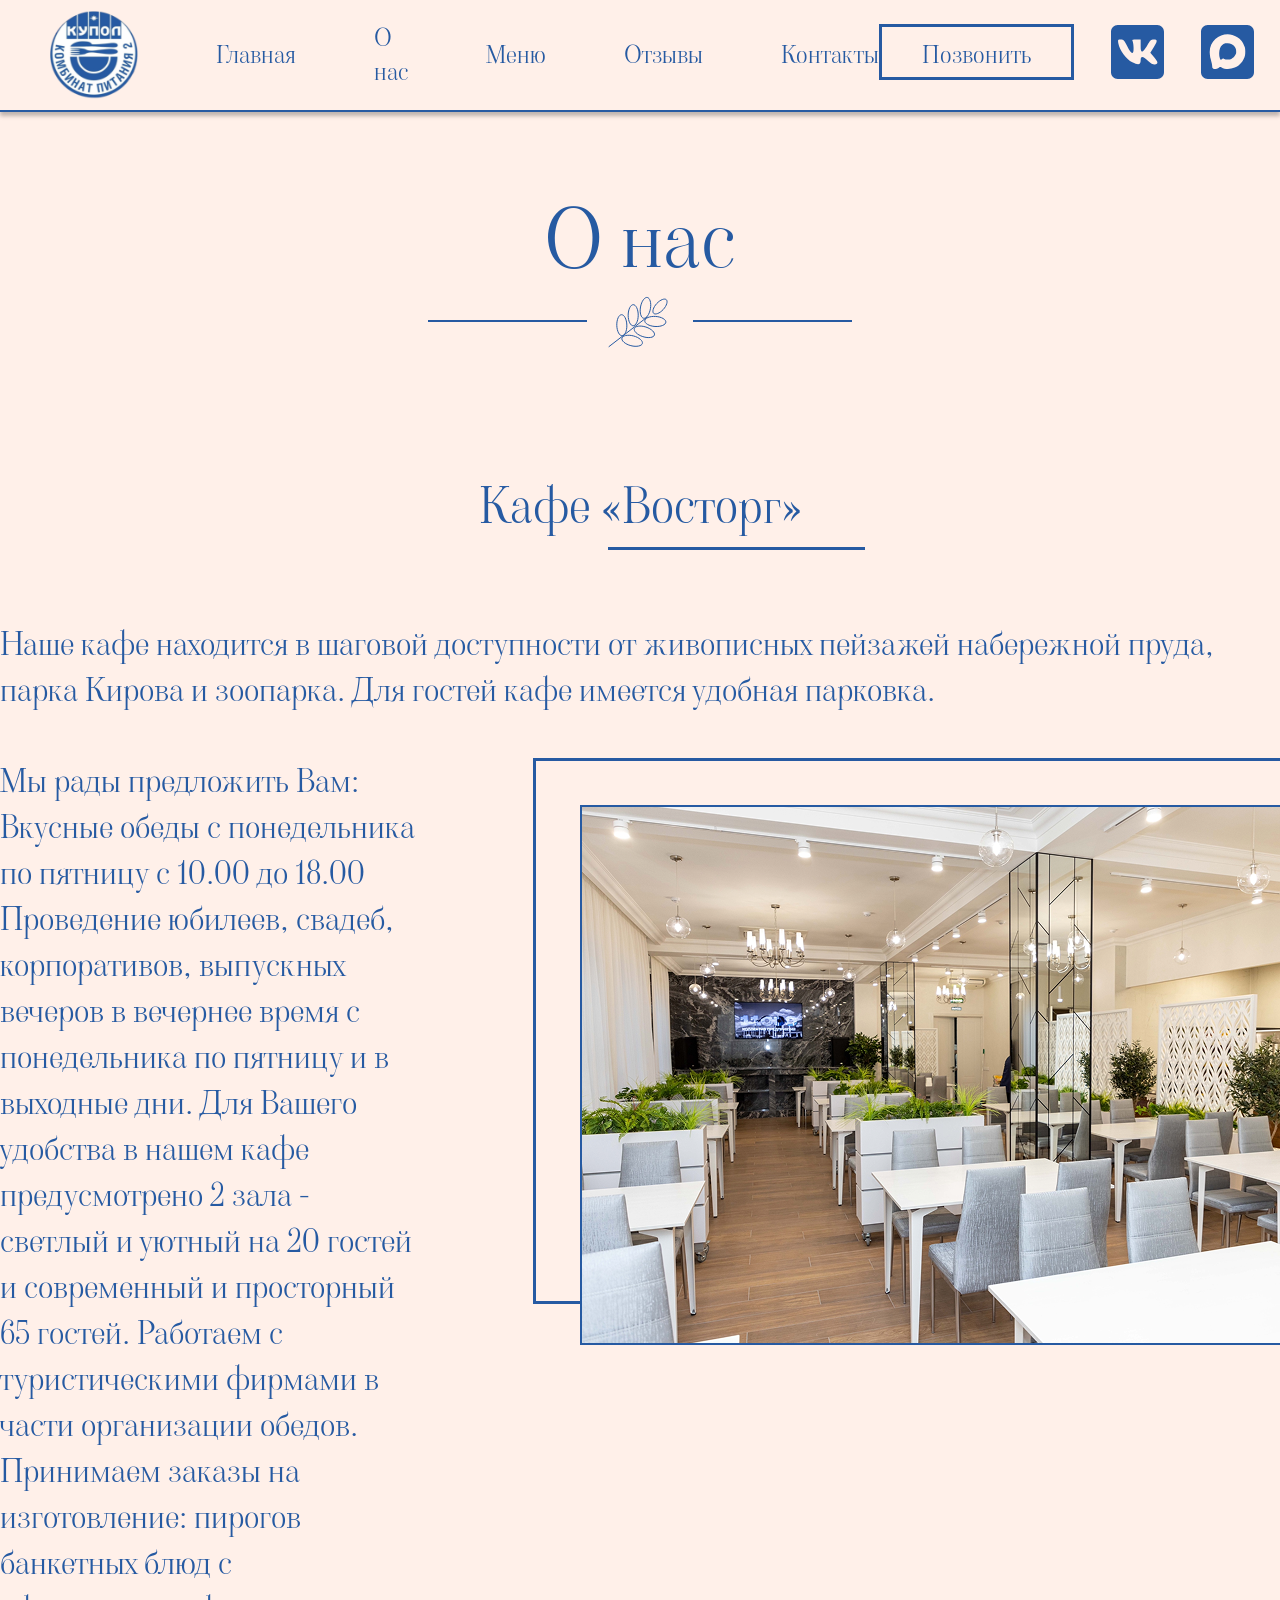
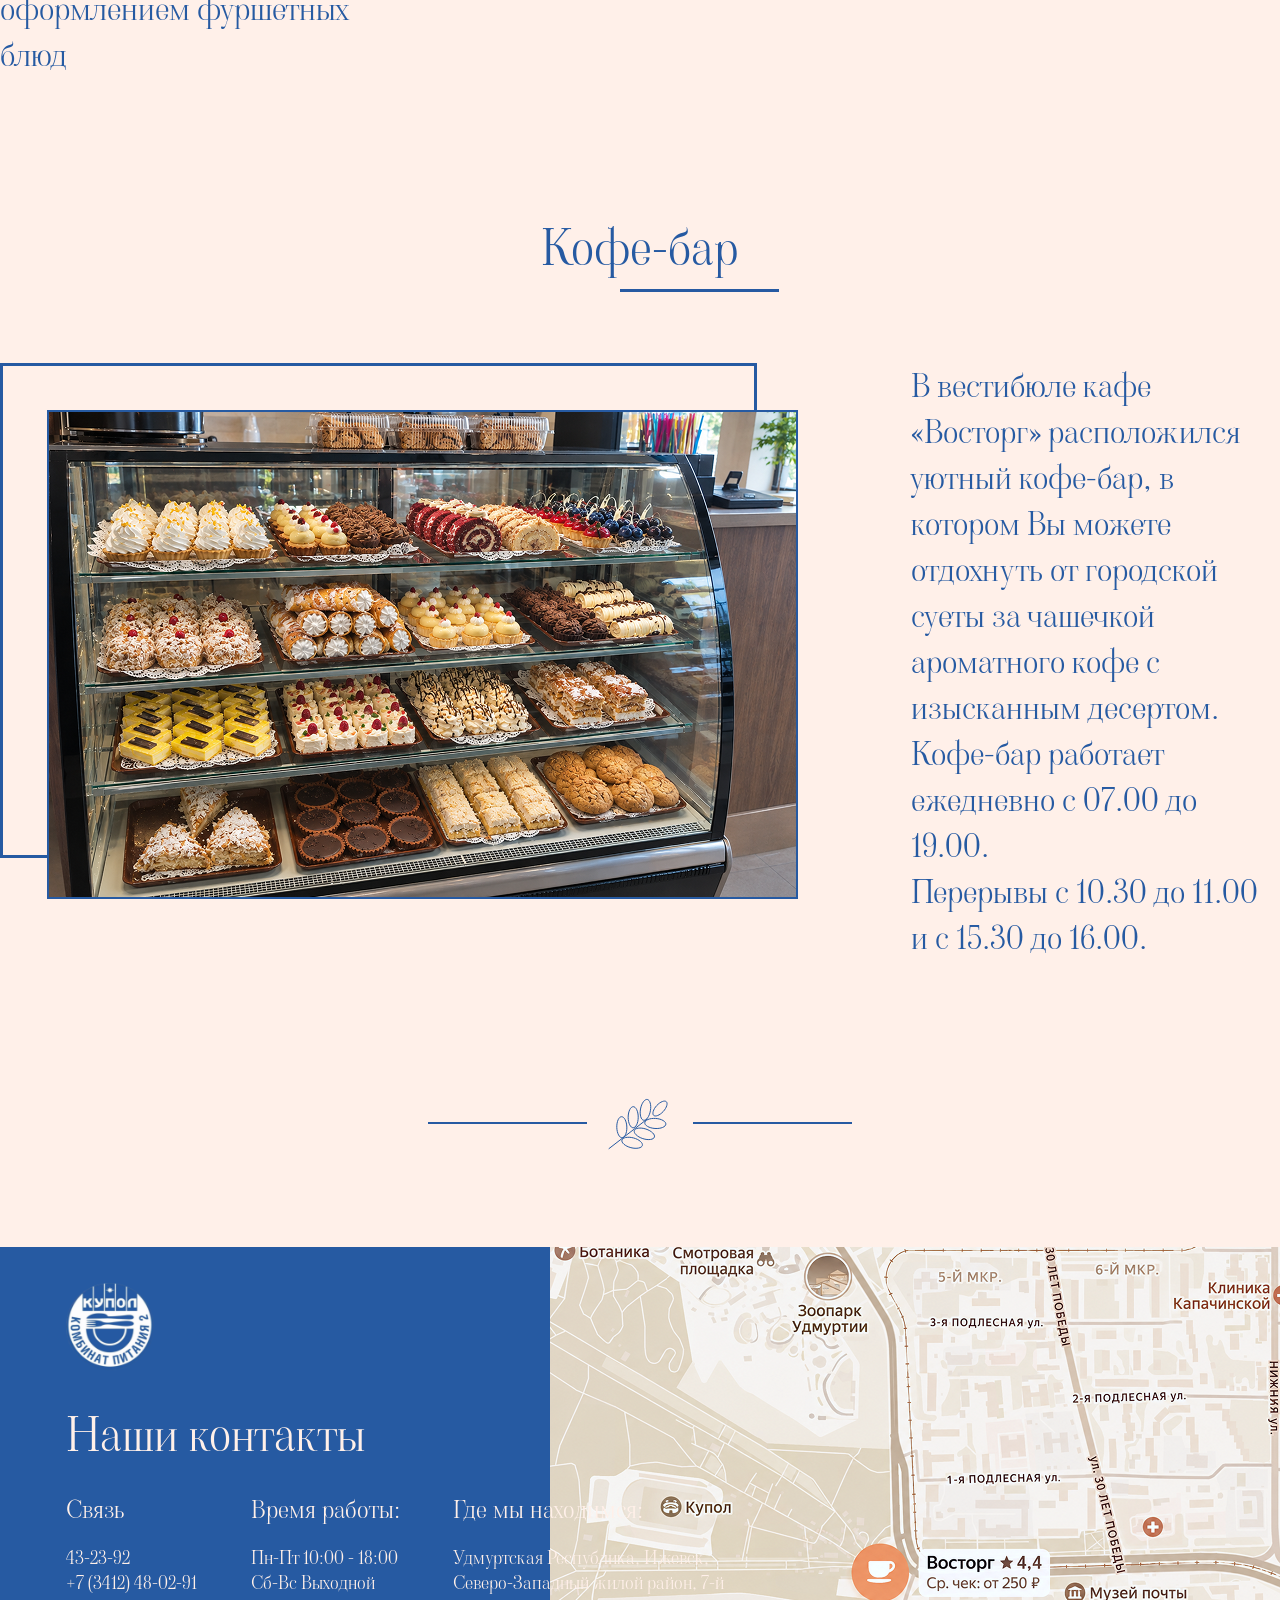
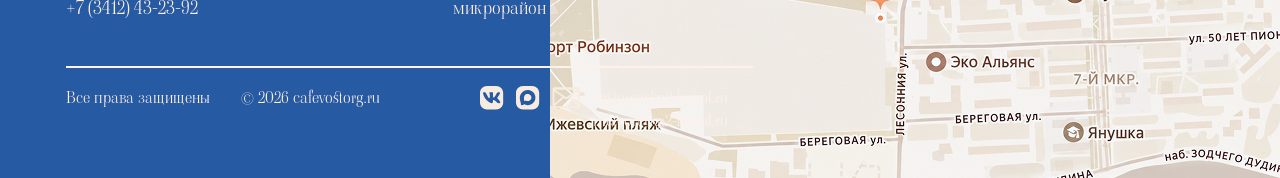
==== about-us.html @ cfa0ff8f "Add files via upload" ====
<!DOCTYPE html>
<html lang="en">
<head>
    <meta charset="UTF-8">
    <meta name="viewport" content="width=device-width, initial-scale=1.0">
    <title>О кафе</title>
    <link rel="stylesheet" href="css/style.css">
    <script src="https://code.jquery.com/jquery-3.7.1.min.js"></script>
</head>
<body>
    <div class="container-about-us">
        <header>
            <div class="nav">
                <img src="img/logoKP.svg" alt="Комбинат Питания - 2">
                <a href="index.html#site-main">Главная</a>
                <a href="index.html#about-us">О нас</a>
                <a href="index.html#menu">Меню</a>
                <a href="index.html#feedback">Отзывы</a>
                <a href="#footer">Контакты</a>
            </div>
            <div class="contacts">
                <button id="open-call-modal">Позвонить</button>
                <a href="https://vk.ru/club92098046"><img src="img/vk3.svg" alt="ВКонтакте"></a>
                <a href="#"><img src="img/max3.svg" alt="Макс"></a>
            </div>
        </header>
        <div class="menu-title-items">
            <p>О нас</p>
        </div>
        <img src="img/menu_line_blue.svg" alt="" class="menu-title-items-img">
        <div class="about-us-titles-wrapper">
            <p class="about-us-titles">Кафе «Восторг»</p>
        </div>
        <p class="about-us-text-center">Наше кафе находится в шаговой доступности от живописных пейзажей набережной пруда, парка Кирова и зоопарка. Для гостей кафе имеется удобная парковка.</p>
        <div class="about-us-info-vostorg">
            <div class="about-us-text-side">
                <p>Мы рады предложить Вам:<br>
                    Вкусные обеды с понедельника по пятницу с 10.00 до 18.00
                    Проведение юбилеев, свадеб, корпоративов, выпускных вечеров в вечернее время с понедельника по пятницу и в выходные дни.
                    Для Вашего удобства в нашем кафе предусмотрено 2 зала - светлый и уютный на 20 гостей и современный и просторный 65 гостей.
                    Работаем с туристическими фирмами в части организации обедов.
                    Принимаем заказы на изготовление:
                    пирогов
                    банкетных блюд с оформлением
                    фуршетных блюд
                </p>
            </div>
            <div class="about-us-image-vostorg">
                <div class="about-us-image-border-vostorg"></div>
                <div class="image-vostorg">
                    <img src="img/КафеВосторгФотоЗала 2.png" alt="КафеВосторгФотоЗала">
                </div>
            </div>
        </div>
        <div class="about-us-titles-wrapper">
            <p class="about-us-titles">Кофе-бар</p>
        </div>
        <div class="about-us-info-coffee-bar">
            <div class="about-us-image-vostorg">
                <div class="about-us-image-border-coffee-bar"></div>
                <div class="image-coffee-bar">
                    <img src="img/Кофе-бар.png" alt="КафеВосторгФотоЗала">
                </div>
            </div>
            <div class="about-us-text-side">
                <p>В вестибюле кафе «Восторг» расположился уютный кофе-бар, в котором Вы можете отдохнуть от городской суеты за чашечкой ароматного кофе с изысканным десертом.
                    <br>Кофе-бар работает ежедневно с 07.00 до 19.00.<br> Перерывы с 10.30 до 11.00 и с 15.30 до 16.00.
                </p>
            </div>
        </div>
        <div class="line-millet">
            <img src="img/millet.svg" alt="">
        </div>
        <footer id="footer">
            <div class="footer-content">
                <div class="footer-info">
                    <img src="img/logoKP.svg" alt="">
                    <p class="footer-info-title">Наши контакты</p>
                    <div class="footer-info-text">
                        <div class="footer-info-text-connection">
                            <p class="footer-info-text-connection-items">Связь</p>
                            <p>43-23-92 <br> +7 (3412) 48-02-91 <br> +7 (3412) 43-23-92</p>
                        </div>
                        <div class="time">
                            <p class="footer-info-text-connection-items">Время работы:</p>
                            <p>Пн-Пт 10:00 - 18:00 <br> Сб-Вс Выходной</p>
                        </div>
                        <div class="address">
                            <p class="footer-info-text-connection-items">Где мы находимся:</p>
                            <p>Удмуртская Республика, Ижевск, Северо-Западный жилой район, 7-й микрорайон</p>
                        </div>
                    </div>
                    <div class="footer-bottom">
                        <div class="footer-bottom-text">
                            <p>Все права защищены</p>
                            <p>© 2026 cafevostorg.ru</p>
                        </div>
                        <div class="footer-bottom-social-network">
                            <a href="https://vk.ru/club92098046"><img src="img/vkWihite.svg" alt="ВКонтакте"></a>
                            <a href="#"><img src="img/maxWhite.svg" alt="Макс"></a>
                            <img src="img/почта.svg" alt="почта" class="footer-post">
                            <div class="footer-post-address">
                                <a href="mailto:vostorg@kp2-kupol.ru">
                                    <p>vostorg@kp2-kupol.ru</p>
                                </a>
                                <a href="mailto:meteor@kp2-kupol.ru">
                                    <p>meteor@kp2-kupol.ru</p>
                                </a>
                            </div>
                        </div>
                    </div>
                </div>
            </div>
        </footer>
    </div>


<script>
    $(document).ready(function() {

        // для модального окна
        $('#open-call-modal').click(function() {
            $('#call-modal').css('display', 'flex');
        });

        $('.modal-close').click(function() {
            $('#call-modal').hide();
        });

        $('#call-modal').click(function(e) {
            if (e.target === this) $(this).hide();
        });
    });
</script>

<div class="modal-overlay" id="call-modal">
    <div class="modal-window">
        <span class="modal-close">&times;</span>
        <a href="tel:+73412480291">+7 (3412) 48-02-91</a>
        <a href="tel:+73412432392">+7 (3412) 43-23-92</a>
    </div>
</div>
</body>
</html>
---- css/style.css ----
* {
  margin: 0;
  padding: 0;
}

@font-face {
  font-family: Viaoda;
  src: url(../fonts/ViaodaLibre-Regular.ttf);
}
a {
  text-decoration: none;
  color: #FFF0E9;
}

.container {
  background-color: #FFF0E9;
}

header {
  display: flex;
  background-color: #FFF0E9;
  height: 110px;
  justify-content: space-between;
  padding: 0 50px 0 50px;
  align-items: center;
  border-bottom: 2px solid #265AA2;
  box-shadow: 0px 4px 4px rgba(0, 0, 0, 0.25);
}

.nav {
  display: flex;
  gap: 78px;
  align-items: center;
}

.nav a {
  font-family: Viaoda;
  color: #265AA2;
  font-size: 24px;
}

.nav a:hover {
  border-bottom: #2157A3 2px solid;
}

.contacts {
  display: flex;
  gap: 37px;
}

.contacts button {
  height: 56px;
  background-color: #FFF0E9;
  border: #265AA2 3px solid;
  color: #265AA2;
  padding: 11px 40px;
  font-family: Viaoda;
  font-size: 24px;
  cursor: pointer;
}

.contacts img {
  height: 56px;
  width: 53px;
}

.site-main {
  height: 1166px;
  background: linear-gradient(198.47deg, #2157A3 19.22%, #426DAA 39.71%, #6A8AB6 70.55%, #F7ECDF 92.68%);
  display: flex;
  justify-content: space-between;
  gap: 129px;
}

.main-foto img {
  height: 100%;
  width: auto;
}

.site-main-text {
  align-content: center;
  font-family: Viaoda;
  min-width: 487px;
  margin-left: 110px;
  text-align: center;
}

.footnote {
  display: flex;
  gap: 21px;
  margin-bottom: 27px;
}

.footnote img {
  height: 99px;
  max-width: 55px;
}

.footnote p {
  color: #FFF0E9;
  font-size: 15px;
  margin-top: 18px;
  text-align: start;
}

.site-main-text img {
  width: 70%;
}

.site-main-text-p {
  text-align: start;
  color: #FFF0E9;
  margin-top: 90px;
  font-size: 22px;
}

.site-main-text-actions {
  display: flex;
  gap: 42px;
  margin-top: 32px;
}

#site-main-text-actions-reserve, .menu button, .about-us button, #site-main-text-actions-call {
  font-family: Viaoda;
  font-size: 24px;
  color: #265AA2;
  background-color: #FFF0E9;
  cursor: pointer;
  padding: 15px 20px;
  border: none;
}

#site-main-text-actions-call {
  background: transparent;
  border: #fff 3px solid;
  padding: 15px 25px;
}

.about-us {
  padding: 220px 0;
  text-align: center;
  background: #FFF0E9;
}

.about-title p {
  font-family: Viaoda;
  font-size: 5em;
  color: #265AA2;
  text-align: center;
  display: inline-block;
  position: relative;
  padding-bottom: 10px;
}

.about-title p::after {
  content: "";
  position: absolute;
  bottom: 0;
  left: 40%;
  width: 100%;
  height: 3px;
  background-color: #2a5a9e;
}

.about-us-items {
  display: flex;
  justify-content: center;
  gap: 83px;
  margin-top: 182px;
}

.about-us-items p {
  max-width: 650px;
  font-family: Viaoda;
  font-size: 24px;
  color: #265AA2;
  align-content: center;
  text-align: start;
}

.image-border {
  width: 677px;
  height: 356px;
  position: absolute;
  z-index: 0;
  border: #265AA2 2px solid;
}

.about-us-items img {
  height: 356px;
  width: 677px;
  position: relative;
  top: 42px;
  left: 55px;
  z-index: 1;
}

.about-us button {
  background-color: #265AA2;
  color: #FFF0E9;
  text-align: center;
  margin-top: 124px;
  padding: 20px 121px;
}

.menu {
  background-color: #265AA2;
  padding: 56px 0;
  text-align: center;
}

.menu-title, .menu-title-items {
  font-family: Viaoda;
  font-size: 5em;
  color: #265AA2;
  text-align: center;
  color: #FFF0E9;
}

.menu-nav {
  display: flex;
  justify-content: center;
  gap: 135px;
  margin: 54px auto 132px auto;
  font-family: Viaoda;
  font-size: 40px;
  color: #FFF0E9;
  cursor: pointer;
}

.menu-nav-p, .menu-nav-items {
  display: inline-block;
  position: relative;
  padding-bottom: 10px;
}

.menu-nav-p::after, .menu-nav-items::after {
  content: "";
  position: absolute;
  bottom: 0;
  left: 40%;
  width: 0;
  height: 3px;
  background-color: #FFF0E9;
  transition: width 0.4s ease;
}

.menu-nav-p:hover::after, .menu-nav-items:hover::after {
  width: 70%;
}

.menu-images, .menu-content {
  display: flex;
  justify-content: center;
  margin-top: 50px;
  min-height: 400px;
}

.menu-image {
  display: none;
  animation: fadeIn 0.5s ease-in-out;
}

.menu-image.active {
  display: flex;
  justify-content: center;
  gap: 53px;
}

.menu-image-case {
  width: 330px;
  max-height: 300px;
}

.menu-image-case p {
  font-family: Viaoda;
  font-size: 24px;
  color: #FFF0E9;
  text-align: left;
}

.menu-image img {
  max-width: 900px;
  width: 100%;
  height: auto;
  border-radius: 48px;
  box-shadow: 0 10px 30px rgba(0, 0, 0, 0.2);
  margin-bottom: 33px;
}

.menu-nav-p.active::after, .active.menu-nav-items::after {
  width: 70%;
}

.pattern {
  text-align: center;
  padding-top: 59px;
  background: #FFF0E9;
}

.hall {
  padding: 100px 100px 282px 100px;
  text-align: center;
  background: #FFF0E9;
}

.hall-title, .feedback-title {
  font-family: Viaoda;
  font-size: 5em;
  color: #265AA2;
  text-align: center;
  display: inline-block;
  position: relative;
  padding-bottom: 10px;
  margin-bottom: 139px;
}

.hall-title::after, .feedback-title::after {
  content: "";
  position: absolute;
  bottom: 0;
  left: 40%;
  width: 80%;
  height: 3px;
  background-color: #265AA2;
}

.first-hall, .second-hall {
  display: flex;
  justify-content: center;
  gap: 92px;
}

.second-hall {
  margin-top: 83px;
}

.first-hall, .second-hall {
  align-items: center;
  text-align: left;
  color: #265AA2;
}

.first-hall p, .second-hall p {
  font-family: Viaoda;
}

.hall-text-num {
  font-size: 64px;
}

.hall-text-title {
  font-size: 40px;
  padding: 10px 0 40px 0;
}

.hall-text-description {
  font-size: 32px;
}

.feedback {
  background: #FFF0E9;
  text-align: center;
}

.reviews-block-base {
  padding: 0px 100px 105px 100px;
  display: flex;
  justify-content: center;
  gap: 100px;
  font-family: Viaoda;
  color: #265AA2;
  text-align: left;
}

.reviews {
  position: relative;
}

.reviews:not(:last-child)::after {
  content: "";
  position: absolute;
  right: -50px;
  top: 10%;
  height: 312px;
  width: 2px;
  background-color: #265AA2;
}

.subtitle {
  font-size: 20px;
}

.reviews-text {
  padding-top: 47px;
  padding-bottom: 75px;
  font-size: 24px;
}

.line-millet {
  text-align: center;
  background: #FFF0E9;
  padding-bottom: 90px;
}

footer {
  background-color: #265AA2;
}

.footer-content {
  display: flex;
  justify-content: flex-start;
  background-image: url("../img/map.png");
  padding-left: 30px;
  align-items: center;
  background-position: right center;
  background-repeat: no-repeat;
}

.footer-info img {
  padding-bottom: 26px;
}

.footer-info {
  font-family: Viaoda;
  color: #FFF0E9;
  padding: 36px;
}

.footer-info-text {
  display: flex;
  justify-content: center;
  gap: 53px;
  border-bottom: 2px #FFF0E9 solid;
  font-size: 18px;
  padding-bottom: 46px;
}

.footer-info-text-connection-items {
  font-size: 24px;
  padding: 25px 0 18px 0;
}

.footer-info-title {
  font-size: 46px;
}

.address {
  max-width: 300px;
}

.footer-bottom {
  display: flex;
  gap: 100px;
  padding-top: 18px;
}

.footer-bottom-text {
  display: flex;
  gap: 31px;
}

.footer-bottom-social-network {
  display: flex;
  gap: 12px;
}

.footer-post {
  width: 29px;
  height: 24px;
}

.container-menu {
  background-color: #FFF0E9;
  color: #265AA2;
}

.all-menu {
  text-align: center;
}

.menu-title-items {
  color: #265AA2;
  padding-top: 71px;
}

.menu-nav-items {
  color: #265AA2;
}

.menu-nav-items::after {
  content: "";
  position: absolute;
  bottom: 0;
  left: 40%;
  width: 0;
  height: 3px;
  background-color: #265AA2;
  transition: width 0.4s ease;
}

.menu-nav-items:hover::after {
  width: 70%;
}

.menu-title-items-img {
  align-items: center;
  text-align: center;
  margin: 0 auto;
}

.menu-content {
  color: #265AA2;
}

.menu-content-info {
  display: none;
  animation: fadeIn 0.5s ease-in-out;
}

.menu-content-info.active {
  display: flex;
  justify-content: center;
  gap: 100px;
  color: #265AA2;
}

.menu-text-block h3 {
  margin-top: 0;
}

.menu-text-block {
  text-align: left;
}
.menu-text-block h3 {
  color: #265AA2;
  font-family: Viaoda;
  margin-top: 42px;
  font-size: 32px;
}
.menu-text-block h3:first-child {
  margin-top: 0;
}
.menu-text-block p {
  color: #265AA2;
  font-family: Viaoda;
  font-size: 20px;
}

.menu-subitem {
  padding-left: 40px;
}

.menu-image-block img {
  max-width: 674px;
  border-radius: 22px;
  margin-top: 68px;
  margin-bottom: 68px;
}

.menu-image-block-right img {
  max-width: 674px;
  border-radius: 22px;
  margin-top: 6px;
  margin-bottom: 68px;
}

.container-about-us {
  background: #FFF0E9;
  color: #265AA2;
  font-family: Viaoda;
}

.menu-title-items-img {
  display: block;
  margin: 0 auto 124px auto;
}

.about-us-titles-wrapper {
  text-align: center;
}

.about-us-titles {
  font-size: 48px;
  position: relative;
  display: inline-block;
  padding-bottom: 10px;
  margin: 0 auto 71px auto;
  text-align: center;
}

.about-us-titles::after {
  content: "";
  position: absolute;
  bottom: 0;
  left: 40%;
  width: 80%;
  height: 3px;
  background-color: #265AA2;
}

.about-us-text-center {
  max-width: 1580px;
  font-size: 32px;
  text-align: start;
  margin: 0 auto 45px auto;
}

.about-us-text-side {
  max-width: 713px;
  font-size: 32px;
}

.about-us-info-vostorg, .about-us-info-coffee-bar {
  display: flex;
  gap: 114px;
  justify-content: center;
  margin-bottom: 137px;
}

.about-us-image-border-vostorg, .about-us-image-border-coffee-bar {
  width: 747px;
  height: 540px;
  z-index: 0;
  border: #265AA2 3px solid;
  position: absolute;
}

.image-vostorg, .image-coffee-bar {
  position: relative;
  z-index: 1;
  top: 47px;
  left: 47px;
}

.image-coffee-bar {
  right: 47px;
}

.about-us-image-border-coffee-bar {
  width: 751px;
  height: 489px;
}

.about-us-info-coffee-bar {
  gap: 160px;
}

.nav-dropdown {
  position: relative;
  display: flex;
  align-items: center;
}

.dropdown-menu {
  display: none;
  position: absolute;
  top: 100%;
  left: 50%;
  transform: translateX(-50%);
  background-color: #265AA2;
  min-width: 200px;
  border-radius: 8px;
  padding: 10px 0;
  z-index: 1000;
}

.nav-dropdown:hover .dropdown-menu {
  display: block;
}

.dropdown-menu a {
  display: block;
  font-family: Viaoda;
  color: #FFF0E9;
  font-size: 20px;
  text-decoration: none;
  padding: 12px 25px;
  text-align: left;
  transition: background-color 0.3s ease;
}
.dropdown-menu a:hover {
  background-color: rgba(255, 255, 255, 0.1);
  border-bottom: none;
}

.modal-overlay {
  display: none;
  position: fixed;
  top: 0;
  left: 0;
  width: 100%;
  height: 100%;
  background: rgba(0, 0, 0, 0.5);
  justify-content: center;
  align-items: center;
  z-index: 9999;
}

.modal-window {
  background: #FFF0E9;
  padding: 40px 50px;
  border-radius: 16px;
  text-align: center;
  position: relative;
}

.modal-close {
  position: absolute;
  top: 10px;
  right: 15px;
  font-size: 30px;
  color: #265AA2;
  cursor: pointer;
}

.modal-window a {
  display: block;
  font-family: Viaoda;
  font-size: 28px;
  color: #265AA2;
  margin: 15px 0;
}/*# sourceMappingURL=style.css.map */
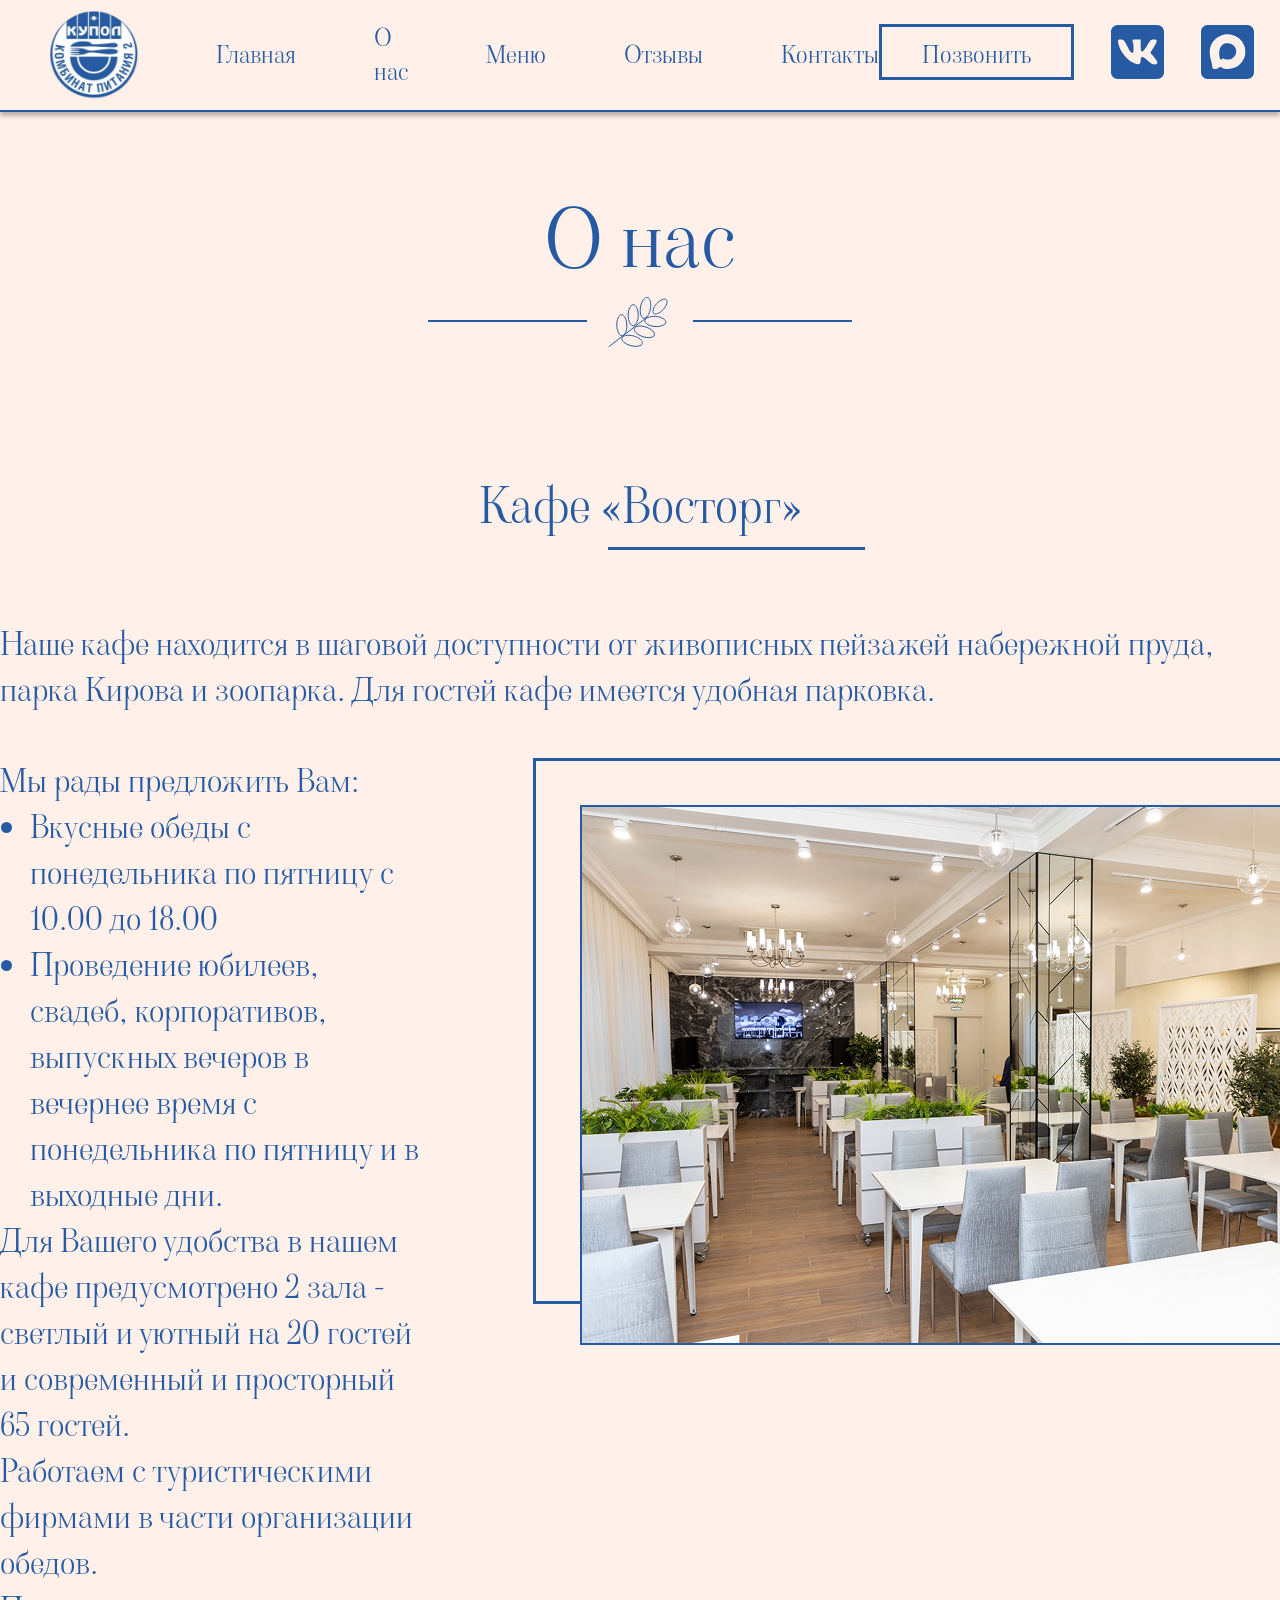
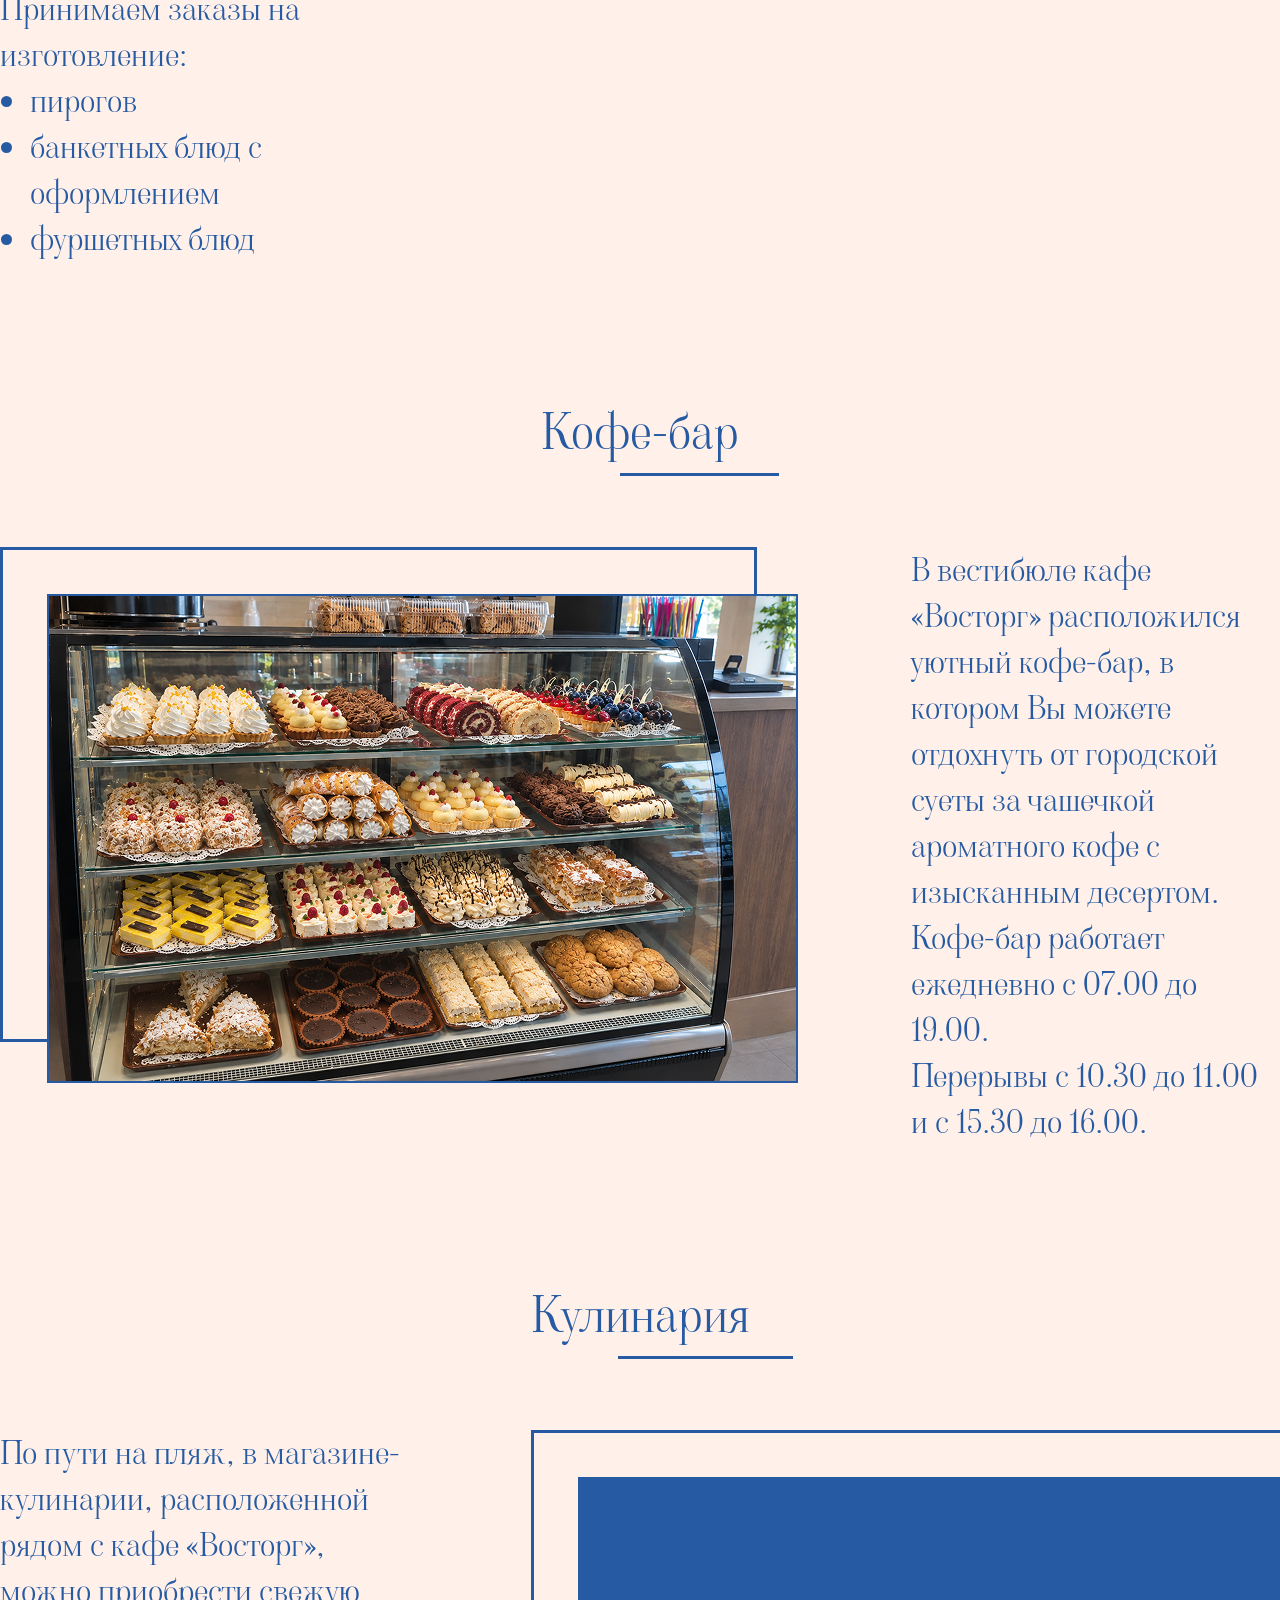
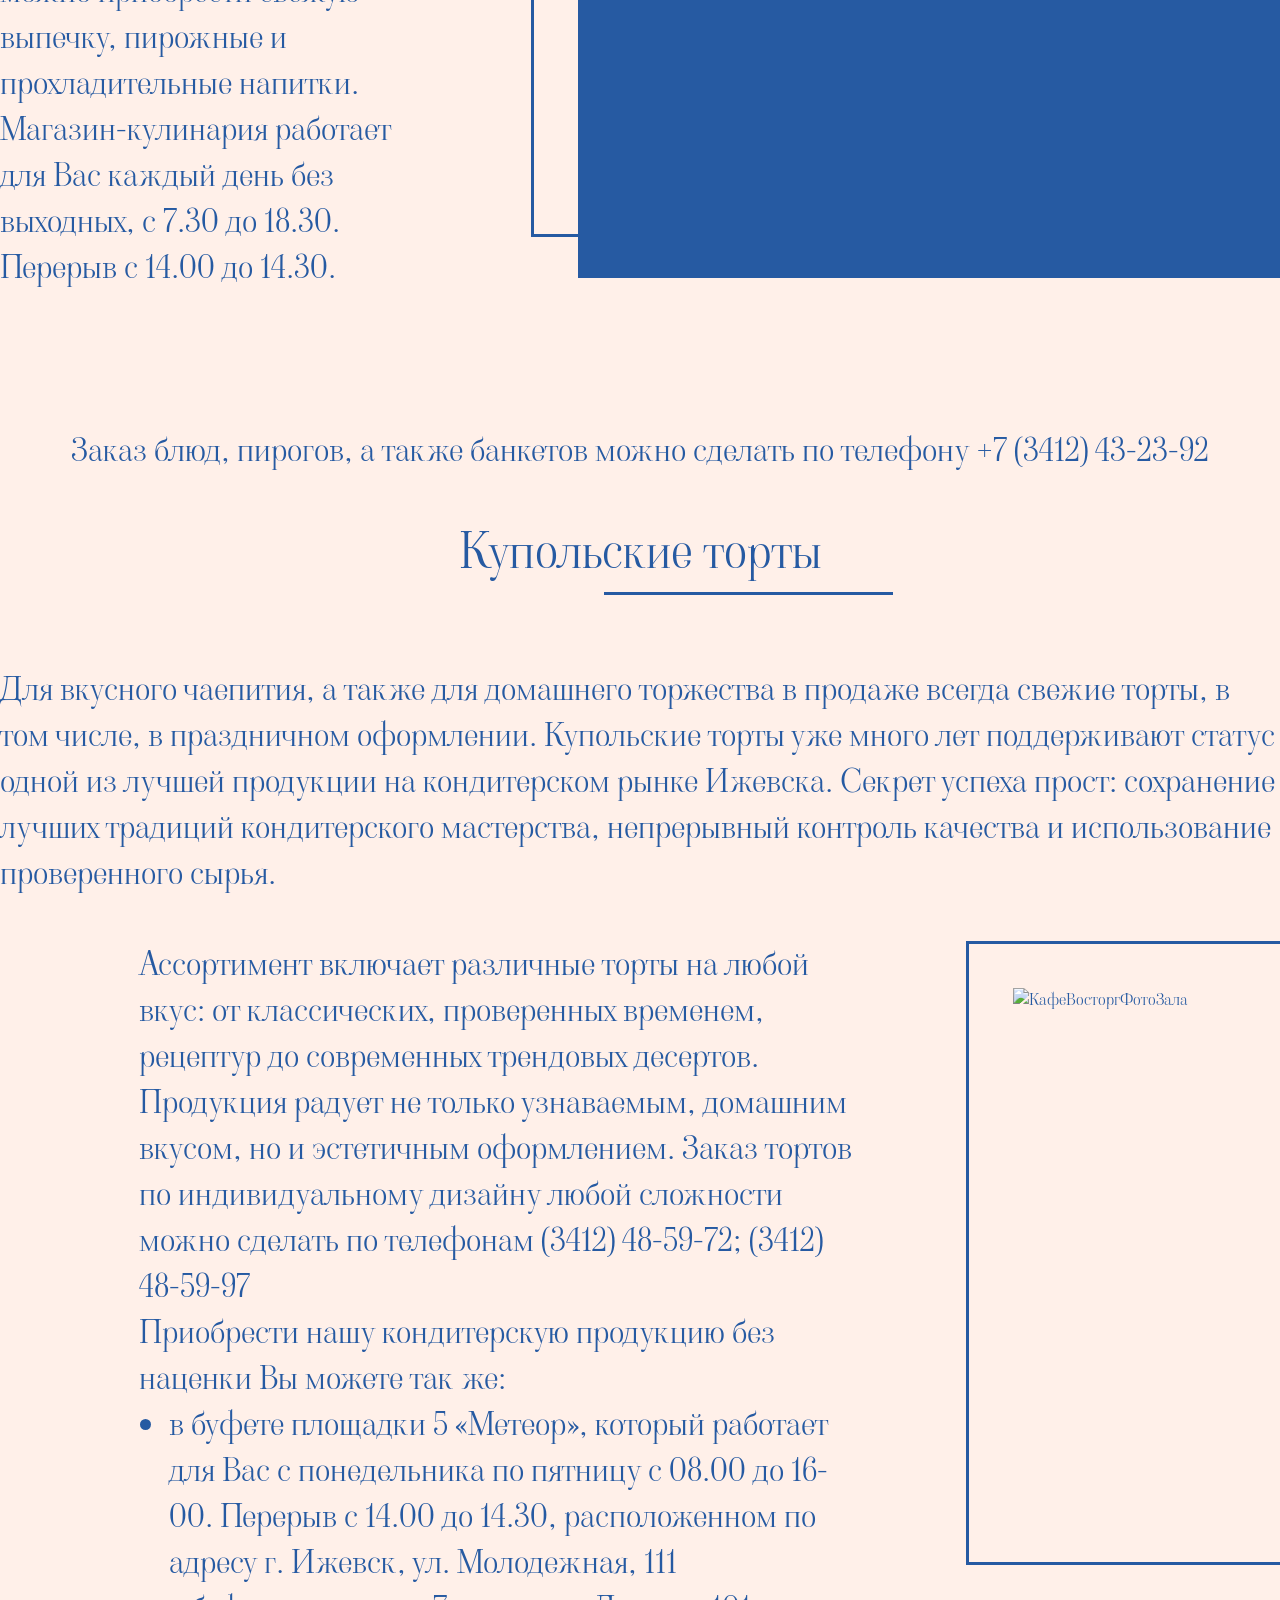
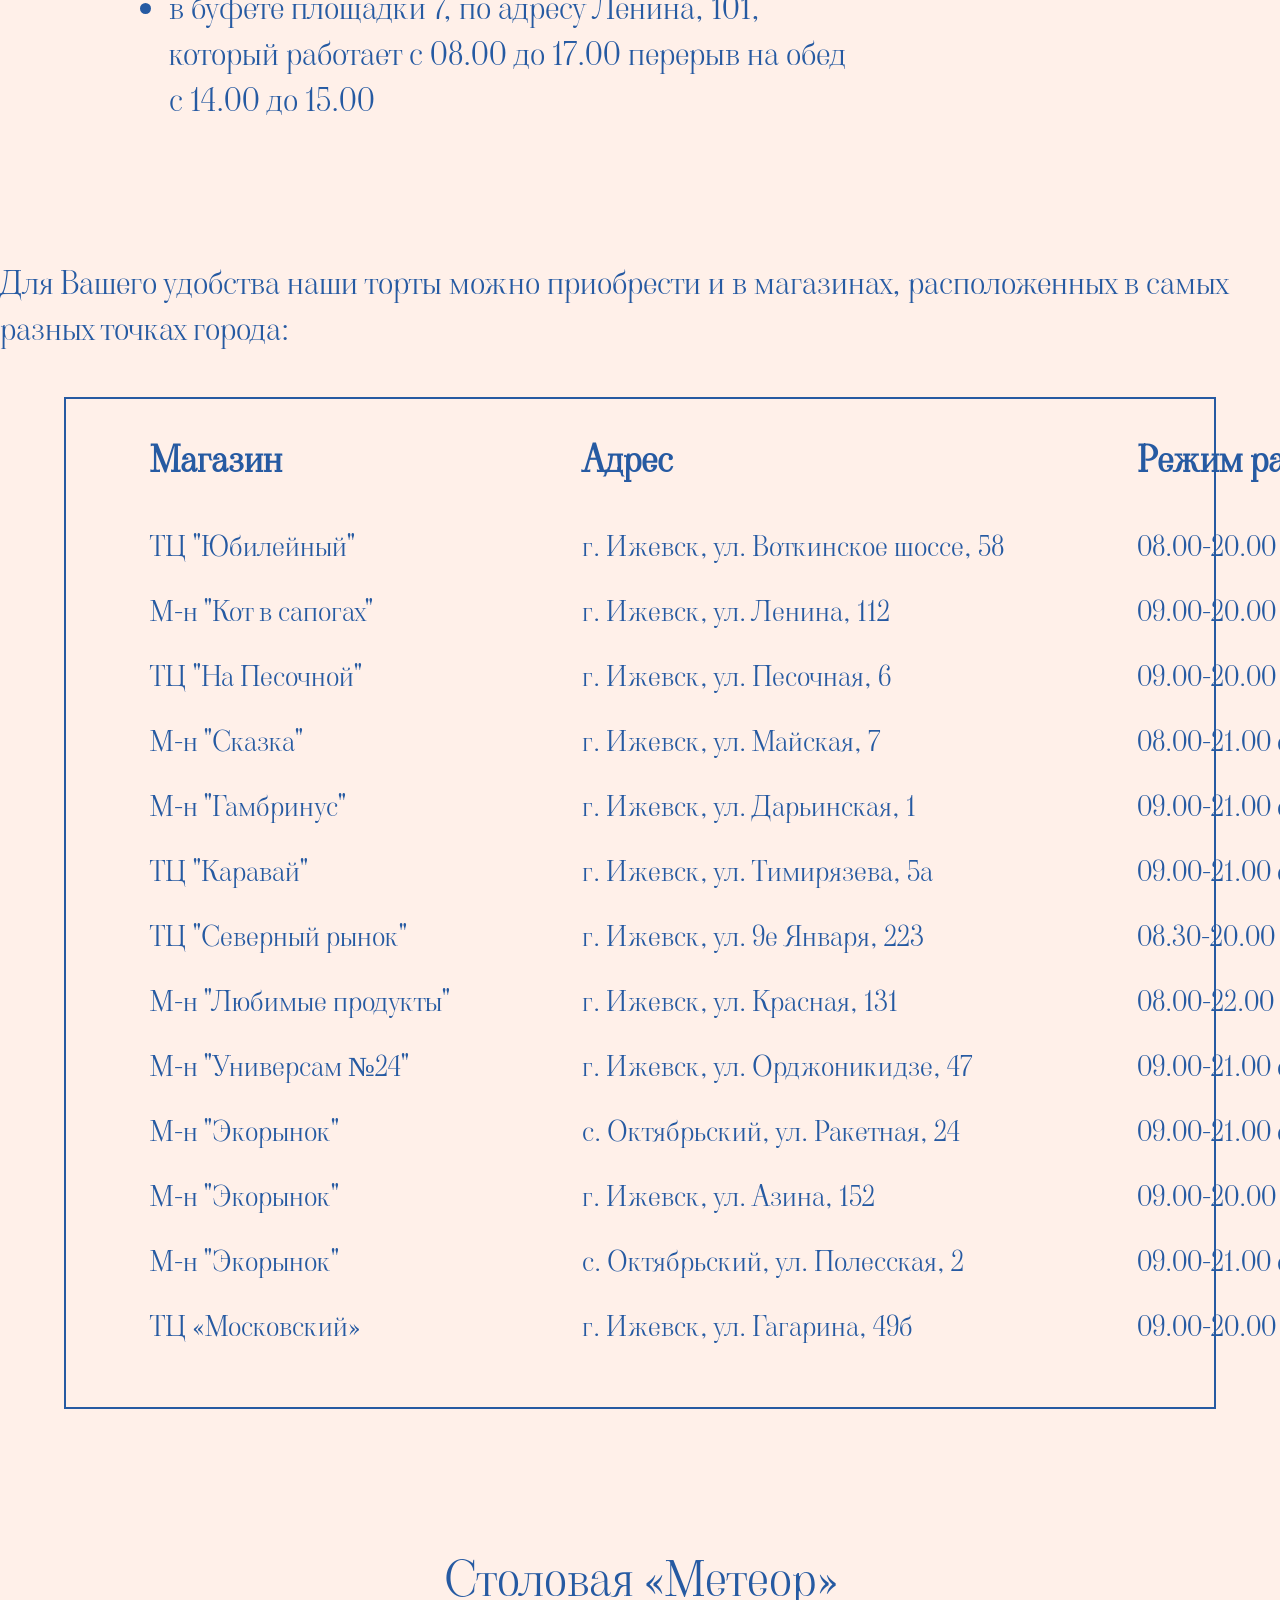
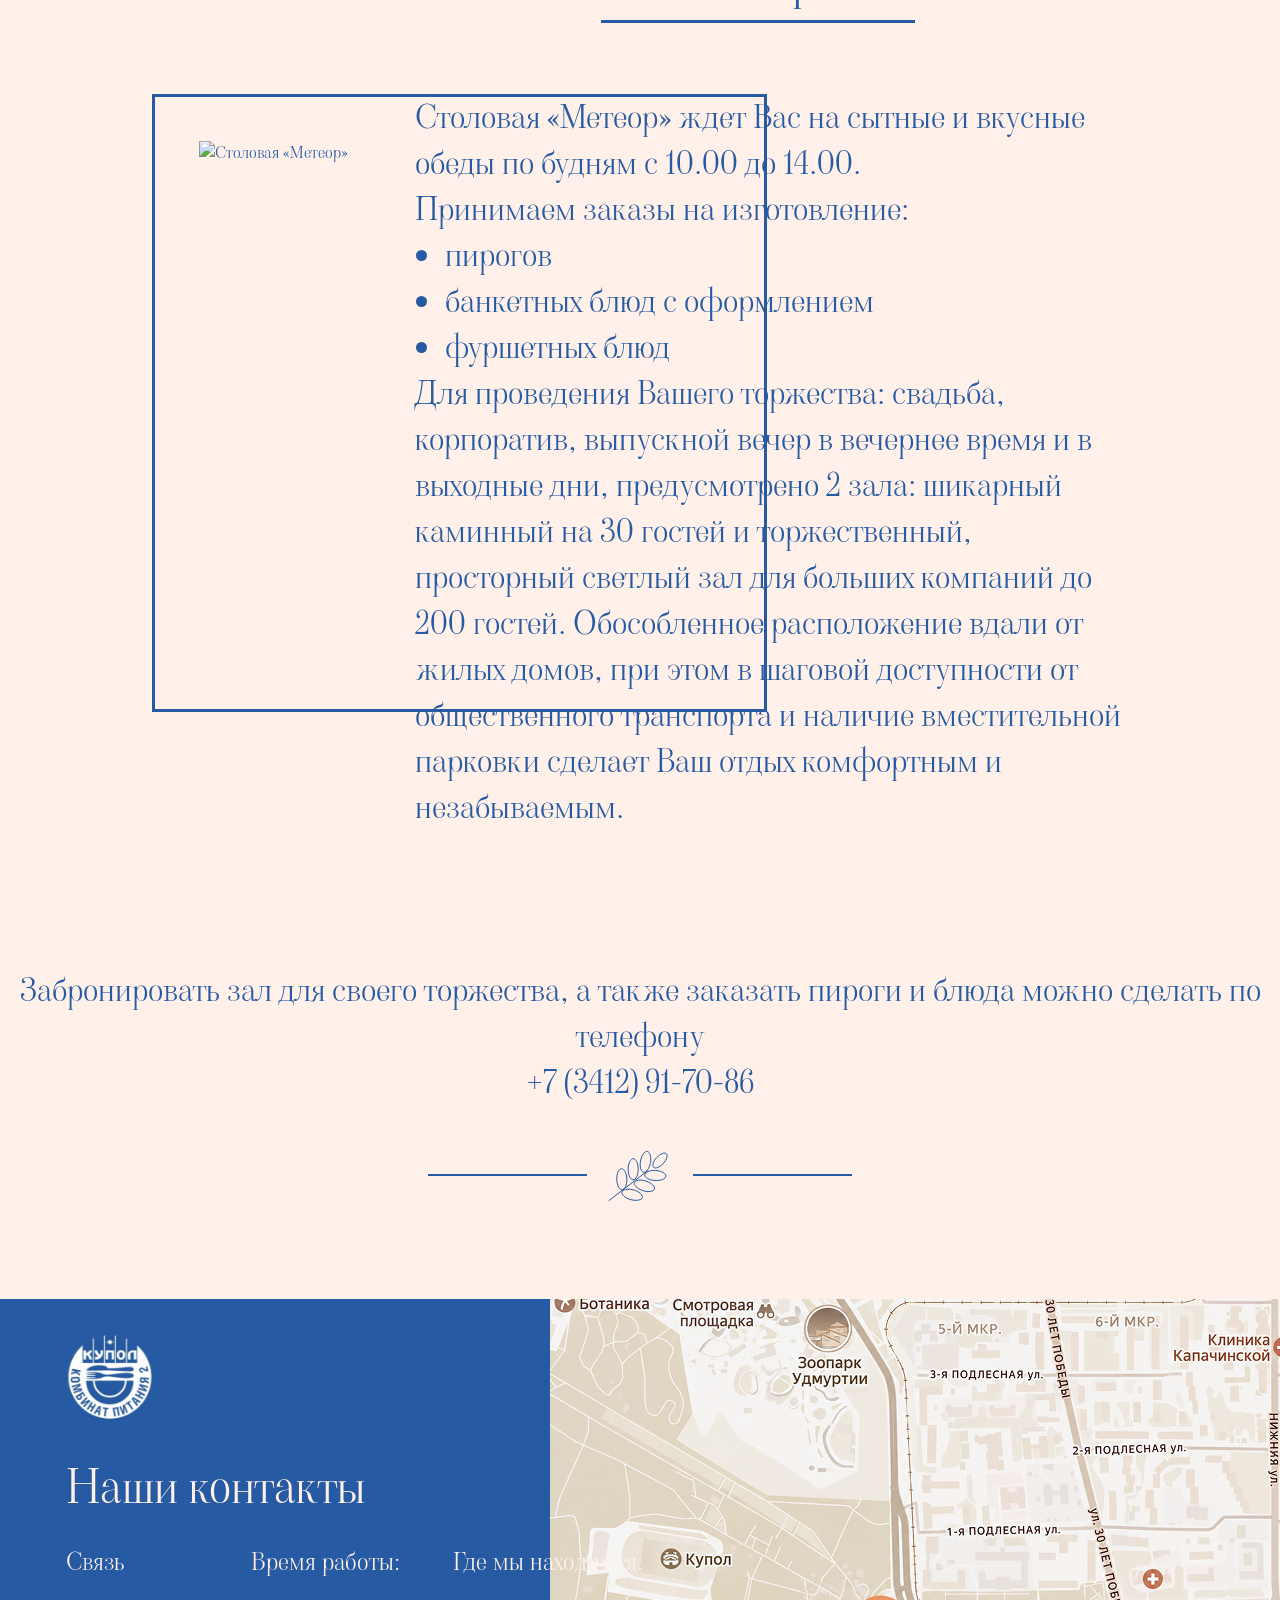
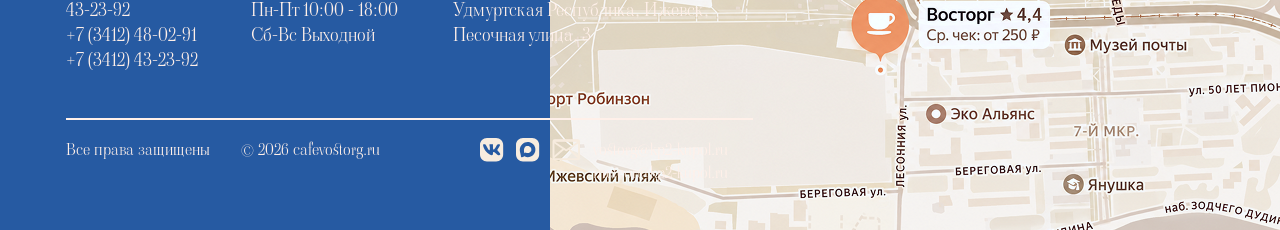
==== commit a7eb71b4: "Add files via upload" ====
--- a/about-us.html
+++ b/about-us.html
@@ -34,16 +34,19 @@
         <p class="about-us-text-center">Наше кафе находится в шаговой доступности от живописных пейзажей набережной пруда, парка Кирова и зоопарка. Для гостей кафе имеется удобная парковка.</p>
         <div class="about-us-info-vostorg">
             <div class="about-us-text-side">
-                <p>Мы рады предложить Вам:<br>
-                    Вкусные обеды с понедельника по пятницу с 10.00 до 18.00
-                    Проведение юбилеев, свадеб, корпоративов, выпускных вечеров в вечернее время с понедельника по пятницу и в выходные дни.
-                    Для Вашего удобства в нашем кафе предусмотрено 2 зала - светлый и уютный на 20 гостей и современный и просторный 65 гостей.
-                    Работаем с туристическими фирмами в части организации обедов.
-                    Принимаем заказы на изготовление:
-                    пирогов
-                    банкетных блюд с оформлением
-                    фуршетных блюд
-                </p>
+                <ul>
+                <p>Мы рады предложить Вам:</p>
+                    <li>Вкусные обеды с понедельника по пятницу с 10.00 до 18.00</li>
+                    <li>Проведение юбилеев, свадеб, корпоративов, выпускных вечеров в вечернее время с понедельника по пятницу и в выходные дни.</li>
+                </ul>
+                <p>Для Вашего удобства в нашем кафе предусмотрено 2 зала - светлый и уютный на 20 гостей и современный и просторный 65 гостей.</p>
+                <p>Работаем с туристическими фирмами в части организации обедов.</p>
+                <p>Принимаем заказы на изготовление:</p>
+                <ul>
+                    <li>пирогов</li>
+                    <li>банкетных блюд с оформлением</li>
+                    <li>фуршетных блюд</li>
+                </ul>
             </div>
             <div class="about-us-image-vostorg">
                 <div class="about-us-image-border-vostorg"></div>
@@ -68,6 +71,121 @@
                 </p>
             </div>
         </div>
+        <div class="about-us-titles-wrapper">
+            <p class="about-us-titles">Кулинария</p>
+        </div>
+        <div class="about-us-info-vostorg">
+            <div class="about-us-text-side">
+                <p>По пути на пляж, в магазине-кулинарии, расположенной рядом с кафе «Восторг», можно приобрести свежую выпечку, пирожные и прохладительные напитки. 
+                Магазин-кулинария работает для Вас каждый день без выходных, с 7.30 до 18.30. Перерыв с 14.00 до 14.30.
+                </p>
+            </div>
+            <div class="about-us-image-vostorg">
+                <div class="about-us-image-border-cooking"></div>
+                <div class="image-vostorg">
+                    <img src="img/вместоЗала.png" alt="КафеВосторгФотоЗала">
+                </div>
+            </div>
+        </div>
+        <p class="about-us-text-center_cooking">Заказ блюд, пирогов, а также банкетов можно сделать по телефону +7 (3412) 43-23-92</p>
+        <div class="about-us-titles-wrapper">
+            <p class="about-us-titles">Купольские торты</p>
+        </div>
+        <p class="about-us-text-center">Для вкусного чаепития, а также для домашнего торжества в продаже всегда свежие торты, в том числе, в праздничном оформлении. Купольские торты уже много лет поддерживают статус одной из лучшей продукции на кондитерском рынке Ижевска. Секрет успеха прост: сохранение лучших традиций кондитерского мастерства, непрерывный контроль качества и использование проверенного сырья.</p>
+        <div class="about-us-info-vostorg">
+            <div class="about-us-text-side">
+                <p>Ассортимент включает различные торты на любой вкус: от классических, проверенных временем, рецептур до современных трендовых десертов. Продукция радует не только узнаваемым, домашним вкусом, но и эстетичным оформлением.
+                Заказ тортов по индивидуальному дизайну любой сложности можно сделать по телефонам 
+                (3412) 48-59-72; (3412) 48-59-97
+                </p>
+                <p>Приобрести нашу кондитерскую продукцию без наценки Вы можете так же:
+                    <ul>
+                        <li>в буфете площадки 5 «Метеор», который работает для Вас с понедельника по пятницу с 08.00 до 16-00. Перерыв с 14.00 до 14.30, расположенном по адресу г. Ижевск, ул. Молодежная, 111</li>
+                        <li>в буфете площадки 7, по адресу Ленина, 101, который работает с 08.00 до 17.00 перерыв на обед с 14.00 до 15.00</li>
+                    </ul>
+            </div>
+            <div class="about-us-image-vostorg">
+                <div class="about-us-image-border-cake"></div>
+                <div class="image-vostorg">
+                    <img src="img/купольские_торты.png" alt="КафеВосторгФотоЗала">
+                </div>
+            </div>
+        </div>
+        <p class="about-us-text-center">Для Вашего удобства наши торты можно приобрести и в магазинах, расположенных в самых разных точках города:</p>
+        <div class="shops">
+            <div class="shops-colum">
+                <h4 class="shops-title">Магазин</h4>
+                <p>ТЦ "Юбилейный"</p>
+                <p>М-н "Кот в сапогах"</p>
+                <p>ТЦ "На Песочной"</p>
+                <p>М-н "Сказка"</p>
+                <p>М-н "Гамбринус"</p>
+                <p>ТЦ "Каравай"</p>
+                <p>ТЦ "Северный рынок"</p>
+                <p>М-н "Любимые продукты"</p>
+                <p>М-н "Универсам №24"</p>
+                <p>М-н "Экорынок"</p>
+                <p>М-н "Экорынок"</p>
+                <p>М-н "Экорынок"</p>
+                <p>ТЦ «Московский» </p>
+            </div>
+            <div class="shops-colum">
+                <h4 class="shops-title">Адрес</h4>
+                <p>г. Ижевск, ул. Воткинское шоссе, 58</p>
+                <p>г. Ижевск, ул. Ленина, 112</p>
+                <p>г. Ижевск, ул. Песочная, 6</p>
+                <p>г. Ижевск, ул. Майская, 7</p>
+                <p>г. Ижевск, ул. Дарьинская, 1</p>
+                <p>г. Ижевск, ул. Тимирязева, 5а</p>
+                <p>г. Ижевск, ул. 9е Января, 223</p>
+                <p>г. Ижевск, ул. Красная, 131</p>
+                <p>г. Ижевск, ул. Орджоникидзе, 47</p>
+                <p>с. Октябрьский, ул. Ракетная, 24</p>
+                <p>г. Ижевск, ул. Азина, 152</p>
+                <p>с. Октябрьский, ул. Полесская, 2</p>
+                <p>г. Ижевск, ул. Гагарина, 49б</p>
+            </div>
+            <div class="shops-colum">
+                <h4 class="shops-title">Режим работы</h4>
+                <p>08.00-20.00 ежедневно</p>
+                <p>09.00-20.00 ежедневно</p>
+                <p>09.00-20.00 ежедневно</p>
+                <p>08.00-21.00 ежедневно</p>
+                <p>09.00-21.00 ежедневно</p>
+                <p>09.00-21.00 ежедневно</p>
+                <p>08.30-20.00 ежедневно</p>
+                <p>08.00-22.00 ежедневно</p>
+                <p>09.00-21.00 ежедневно</p>
+                <p>09.00-21.00 ежедневно</p>
+                <p>09.00-20.00 ежедневно</p>
+                <p>09.00-21.00 ежедневно</p>
+                <p>09.00-20.00 ежедневно</p>
+            </div>
+        </div>
+        <div class="about-us-titles-wrapper">
+            <p class="about-us-titles">Столовая «Метеор»</p>
+        </div>
+        <div class="about-us-info-vostorg">
+            <div class="about-us-image-vostorg">
+                <div class="about-us-image-border-meteor"></div>
+                <div class="image-coffee-bar">
+                    <img src="img/метеор.png" alt="Столовая «Метеор»">
+                </div>
+            </div>
+            <div class="about-us-text-side">
+                <p>Столовая «Метеор» ждет Вас на сытные и вкусные обеды по будням с 10.00 до 14.00.</p>
+                <p>Принимаем заказы на изготовление:</p>
+                <ul>
+                    <li>пирогов</li>
+                    <li>банкетных блюд с оформлением</li>
+                    <li>фуршетных блюд</li>
+                </ul>
+                <p>
+                    Для проведения Вашего торжества: свадьба, корпоратив, выпускной вечер в вечернее время и в выходные дни, предусмотрено 2 зала: шикарный каминный на 30 гостей и торжественный, просторный светлый зал для больших компаний до 200 гостей. Обособленное расположение вдали от жилых домов, при этом в шаговой доступности от общественного транспорта и наличие вместительной парковки сделает Ваш отдых комфортным и незабываемым.
+                </p>
+            </div>
+        </div>
+        <p class="about-us-text-center_cooking">Забронировать зал для своего торжества, а также заказать пироги и блюда можно сделать по телефону<br> +7 (3412) 91-70-86</p>
         <div class="line-millet">
             <img src="img/millet.svg" alt="">
         </div>
@@ -87,7 +205,7 @@
                         </div>
                         <div class="address">
                             <p class="footer-info-text-connection-items">Где мы находимся:</p>
-                            <p>Удмуртская Республика, Ижевск, Северо-Западный жилой район, 7-й микрорайон</p>
+                            <p>Удмуртская Республика, Ижевск, Песочная улица, 3</p>
                         </div>
                     </div>
                     <div class="footer-bottom">
@@ -136,8 +254,9 @@
 <div class="modal-overlay" id="call-modal">
     <div class="modal-window">
         <span class="modal-close">&times;</span>
-        <a href="tel:+73412480291">+7 (3412) 48-02-91</a>
-        <a href="tel:+73412432392">+7 (3412) 43-23-92</a>
+        <a href="tel:+73412432392">Кафе «Восторг» +7 (3412) 43 23 92</a>
+        <a href="tel:+73412485972">Кондитерский цех +7 (3412) 48 59 72, </a><a href="tel:+73412485797">+7 (3412) 48 57 97</a>
+        <a href="tel:+73412917086">Соловая «Метеор» +7 (3412) 91 70 86</a>
     </div>
 </div>
 </body>
--- a/css/style.css
+++ b/css/style.css
@@ -1,3 +1,4 @@
+@charset "UTF-8";
 * {
   margin: 0;
   padding: 0;
@@ -70,6 +71,7 @@
   display: flex;
   justify-content: space-between;
   gap: 129px;
+  margin-bottom: 220px;
 }
 
 .main-foto img {
@@ -120,7 +122,7 @@
   margin-top: 32px;
 }
 
-#site-main-text-actions-reserve, .menu button, .about-us button, #site-main-text-actions-call {
+.site-main-text-actions-reserve, .menu button, .about-us button, .site-main-text-actions-call {
   font-family: Viaoda;
   font-size: 24px;
   color: #265AA2;
@@ -130,14 +132,18 @@
   border: none;
 }
 
-#site-main-text-actions-call {
+.site-main-text-actions-call {
   background: transparent;
   border: #fff 3px solid;
   padding: 15px 25px;
 }
 
+.container-background {
+  background-color: #FFF0E9;
+}
+
 .about-us {
-  padding: 220px 0;
+  padding-bottom: 220px;
   text-align: center;
   background: #FFF0E9;
 }
@@ -165,7 +171,7 @@
 .about-us-items {
   display: flex;
   justify-content: center;
-  gap: 83px;
+  gap: 81px;
   margin-top: 182px;
 }
 
@@ -176,6 +182,10 @@
   color: #265AA2;
   align-content: center;
   text-align: start;
+}
+
+.image-placeholder img {
+  border: #265AA2 2px solid;
 }
 
 .image-border {
@@ -221,7 +231,7 @@
   display: flex;
   justify-content: center;
   gap: 135px;
-  margin: 54px auto 132px auto;
+  margin: 54px auto 110px auto;
   font-family: Viaoda;
   font-size: 40px;
   color: #FFF0E9;
@@ -253,7 +263,7 @@
   display: flex;
   justify-content: center;
   margin-top: 50px;
-  min-height: 400px;
+  min-height: 500px;
 }
 
 .menu-image {
@@ -264,17 +274,25 @@
 .menu-image.active {
   display: flex;
   justify-content: center;
-  gap: 53px;
+  gap: 52px;
 }
 
 .menu-image-case {
   width: 330px;
-  max-height: 300px;
+  max-height: 463px;
+}
+
+.menu-image-case h4 {
+  font-family: Viaoda;
+  font-size: 24px;
+  color: #FFF0E9;
+  text-align: left;
+  padding-bottom: 10px;
 }
 
 .menu-image-case p {
   font-family: Viaoda;
-  font-size: 24px;
+  font-size: 20px;
   color: #FFF0E9;
   text-align: left;
 }
@@ -565,6 +583,257 @@
   margin-bottom: 68px;
 }
 
+.menu-content-info-banquet-items {
+  display: flex;
+  gap: 104px;
+  justify-content: center;
+  font-family: Viaoda;
+  color: #265AA2;
+  flex-wrap: wrap;
+  margin-bottom: 128px;
+}
+
+.menu-text-block h4 {
+  font-size: 24px;
+}
+
+.menu-content-banquet-left {
+  max-width: 667px;
+}
+
+.menu-content-banquet-right {
+  max-width: 667px;
+}
+
+.menu-row {
+  display: flex;
+  align-items: baseline;
+  margin: 0;
+}
+
+.menu-row .name,
+.menu-row .menu-banquet-weight {
+  background: #FFF0E9;
+  padding: 0 6px;
+  position: relative;
+  z-index: 1;
+  font-size: 24px;
+}
+
+.menu-row .name {
+  font-weight: bold;
+}
+
+/* Блок с точками: растягивается и обрезает лишнее */
+.menu-row .text-dots {
+  flex: 1;
+  overflow: hidden;
+  letter-spacing: 4px;
+  color: #265AA2;
+  font-size: 24px;
+  line-height: 1;
+}
+
+/* Описание ингредиентов */
+.menu-item .description {
+  margin: 4px 0 0 0;
+  padding-left: 6px;
+  font-size: 20px;
+  color: #265AA2;
+}
+
+.description.description-drinks-bread {
+  font-size: 24px;
+}
+
+.menu-image-block-banquet-first {
+  margin: 0 0 68px 0;
+}
+
+p.description.menu-description-indent {
+  padding-left: 40px;
+}
+
+.menu-image-block-banquet-last {
+  margin-top: 68px;
+}
+
+.menu-image-block-garnish1 img {
+  margin-left: 127px;
+  margin-bottom: 56px;
+  height: 300px;
+}
+
+.menu-image-block-garnish2 img {
+  text-align: left;
+  height: 300px;
+}
+
+.menu-image-block-banquet-hot img {
+  height: 506px;
+  width: 667px;
+}
+
+.image-cold1 img {
+  width: 667px;
+  height: 504px;
+}
+
+.image-cold2 img {
+  width: 667px;
+  height: 415px;
+}
+
+.menu-image-block-deserts1 img {
+  width: 620px;
+  height: 300px;
+  margin-left: 127px;
+}
+
+.menu-image-block-deserts2 img {
+  width: 620px;
+  height: 280px;
+  margin: 30px auto 30px auto;
+  text-align: center;
+}
+
+.menu-cakes-block {
+  display: flex;
+  justify-content: center;
+  flex-wrap: wrap;
+  gap: 71px;
+  text-align: left;
+  margin: 0 40px 142px 40px;
+  font-family: Viaoda;
+}
+
+.menu-cakes-block-title {
+  text-align: center;
+  font-family: Viaoda;
+  font-size: 48px;
+  color: #265AA2;
+  display: flex;
+  align-items: center;
+  justify-content: center;
+  margin: 0 0 95px 0;
+  width: 100%;
+}
+
+.menu-cakes-block-title::before,
+.menu-cakes-block-title::after {
+  content: "";
+  flex: 1;
+  height: 2px;
+  background-color: #265AA2;
+  max-width: 65px;
+}
+
+.menu-cakes-block-title::before {
+  margin-right: 20px;
+}
+
+.menu-cakes-block-title::after {
+  margin-left: 20px;
+}
+
+.menu-cake {
+  width: 293px;
+  height: 586px;
+  position: relative;
+}
+
+.menu-cake img {
+  width: 270px;
+  height: 268px;
+}
+
+.menu-cake h4 {
+  padding-top: 39px;
+  font-size: 26px;
+}
+
+.menu-cake span {
+  font-size: 18px;
+  padding-top: 10px;
+}
+
+.menu-cake-weight {
+  display: flex;
+  gap: 16px;
+  position: absolute;
+  bottom: 0;
+}
+
+.menu-cake-weight-number, .menu-cake-weight-number-big {
+  font-size: 26px;
+  align-items: center;
+  border: #265AA2 2px solid;
+  width: 154px;
+  height: 40px;
+  padding: 3px 0 3px 0;
+  text-align: center;
+}
+
+.menu-cake-weight-likes {
+  display: flex;
+  gap: 7px;
+}
+
+.menu-cake-weight-number-of-like {
+  font-size: 20px;
+  align-content: center;
+}
+
+.menu-cake-weight img {
+  display: block;
+  width: 33px;
+  height: 29px;
+}
+
+.menu-cake-weight button {
+  background: none;
+  border: none;
+  cursor: pointer;
+}
+
+.menu-cakes-big-block {
+  display: flex;
+  gap: 125px;
+  justify-content: center;
+}
+
+.menu-cakes-big-block {
+  text-align: left;
+  margin-bottom: 159px;
+  font-family: Viaoda;
+}
+
+.menu-cakes-big-block-description {
+  padding-top: 43px;
+}
+
+.menu-cakes-big-block-description h3 {
+  font-size: 40px;
+}
+
+.menu-cakes-big-block-description span {
+  font-size: 24px;
+  padding: 29px 0;
+  max-width: 479px;
+  display: block;
+}
+
+.menu-cake-weight-big {
+  display: flex;
+  gap: 20px;
+}
+
+.menu-cake-weight-big button {
+  background: none;
+  border: none;
+  cursor: pointer;
+}
+
 .container-about-us {
   background: #FFF0E9;
   color: #265AA2;
@@ -599,7 +868,7 @@
   background-color: #265AA2;
 }
 
-.about-us-text-center {
+.about-us-text-center, .about-us-text-center_cooking {
   max-width: 1580px;
   font-size: 32px;
   text-align: start;
@@ -618,7 +887,7 @@
   margin-bottom: 137px;
 }
 
-.about-us-image-border-vostorg, .about-us-image-border-coffee-bar {
+.about-us-image-border-vostorg, .about-us-image-border-meteor, .about-us-image-border-cake, .about-us-image-border-cooking, .about-us-image-border-coffee-bar {
   width: 747px;
   height: 540px;
   z-index: 0;
@@ -644,6 +913,52 @@
 
 .about-us-info-coffee-bar {
   gap: 160px;
+}
+
+.about-us-text-center_cooking {
+  text-align: center;
+}
+
+.about-us-image-border-cooking {
+  width: 749px;
+  height: 401px;
+}
+
+.about-us-image-border-cake {
+  width: 745px;
+  height: 618px;
+}
+
+.about-us-text-side li {
+  margin-left: 30px;
+}
+
+.shops {
+  display: grid;
+  grid-template-columns: 301px 424px 277px;
+  gap: 131px;
+  border: #265AA2 2px solid;
+  padding: 35px 84px;
+  margin: 0 auto 137px auto;
+  box-sizing: border-box;
+  width: 90%;
+}
+
+.shops-title {
+  font-family: Viaoda;
+  font-size: 36px;
+  padding-bottom: 42px;
+}
+
+.shops-colum p {
+  font-family: Viaoda;
+  font-size: 28px;
+  padding-bottom: 26px;
+}
+
+.about-us-image-border-meteor {
+  width: 609px;
+  height: 612px;
 }
 
 .nav-dropdown {
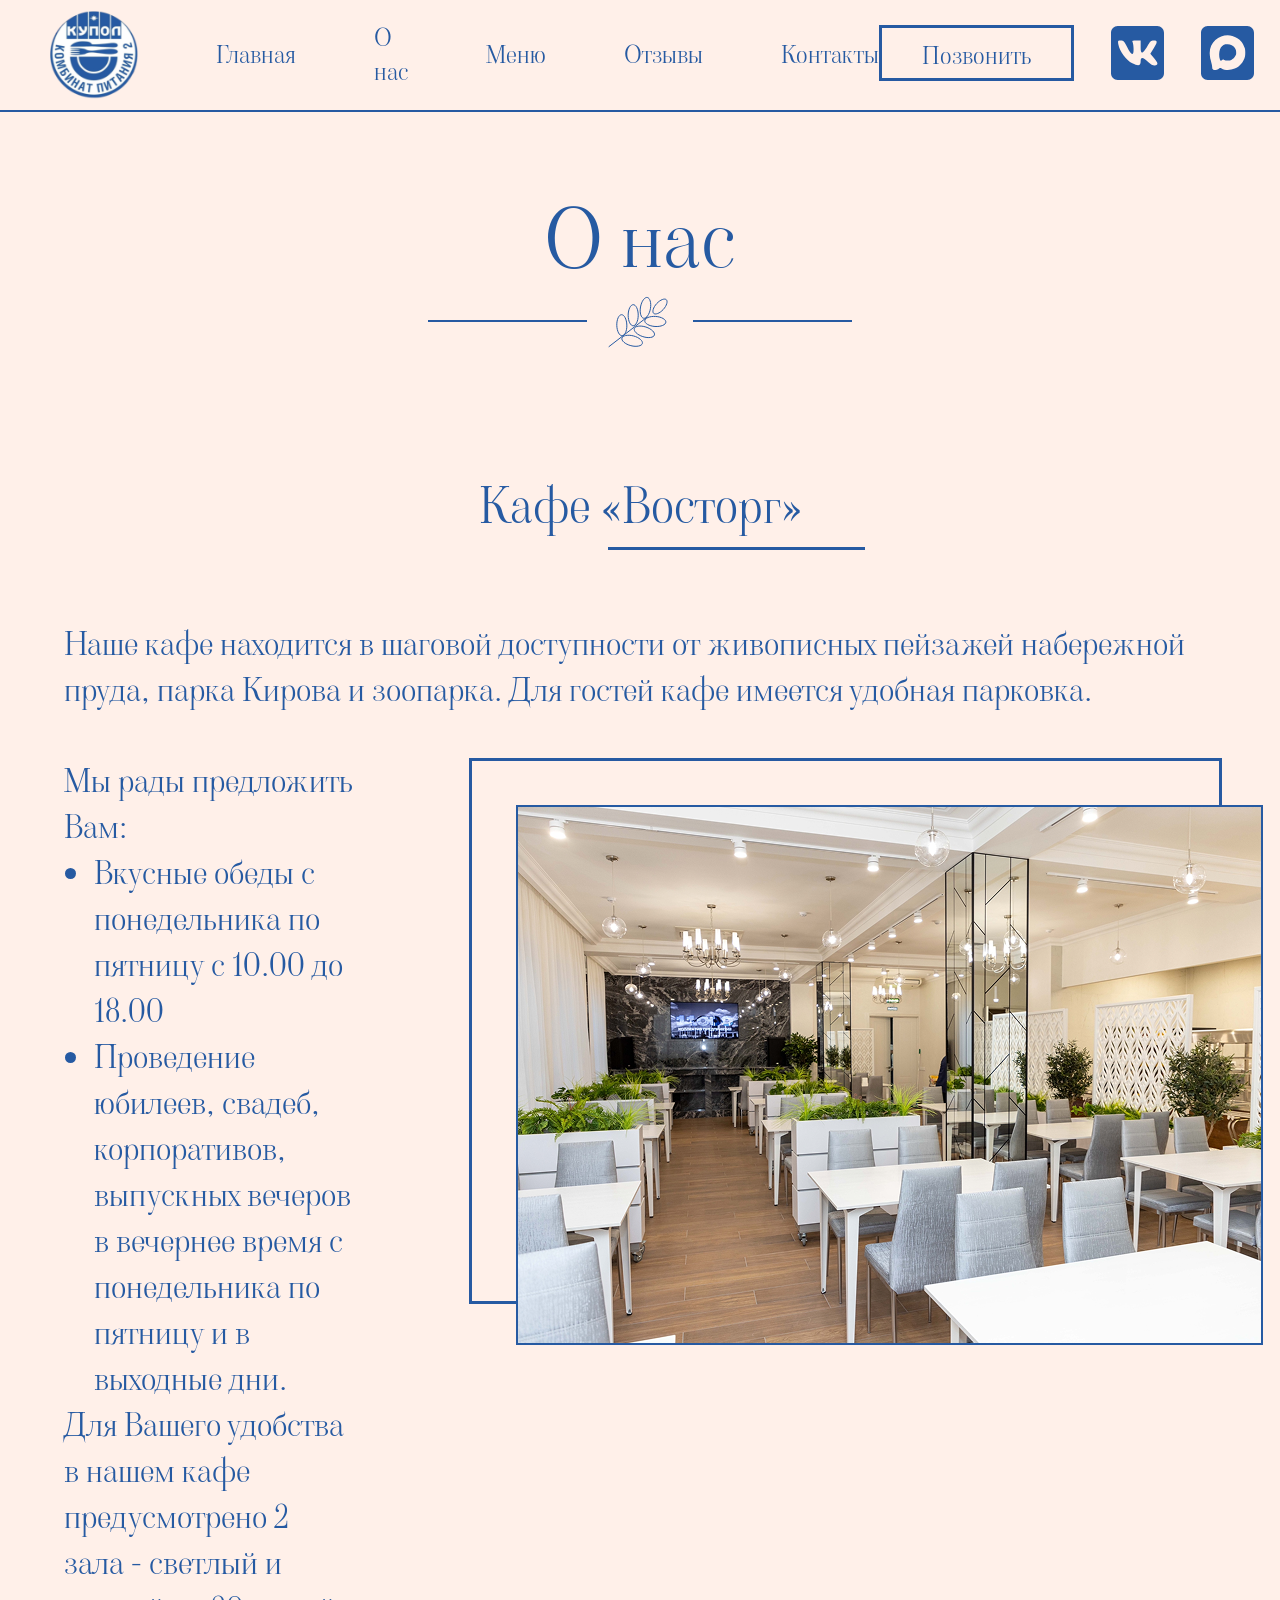
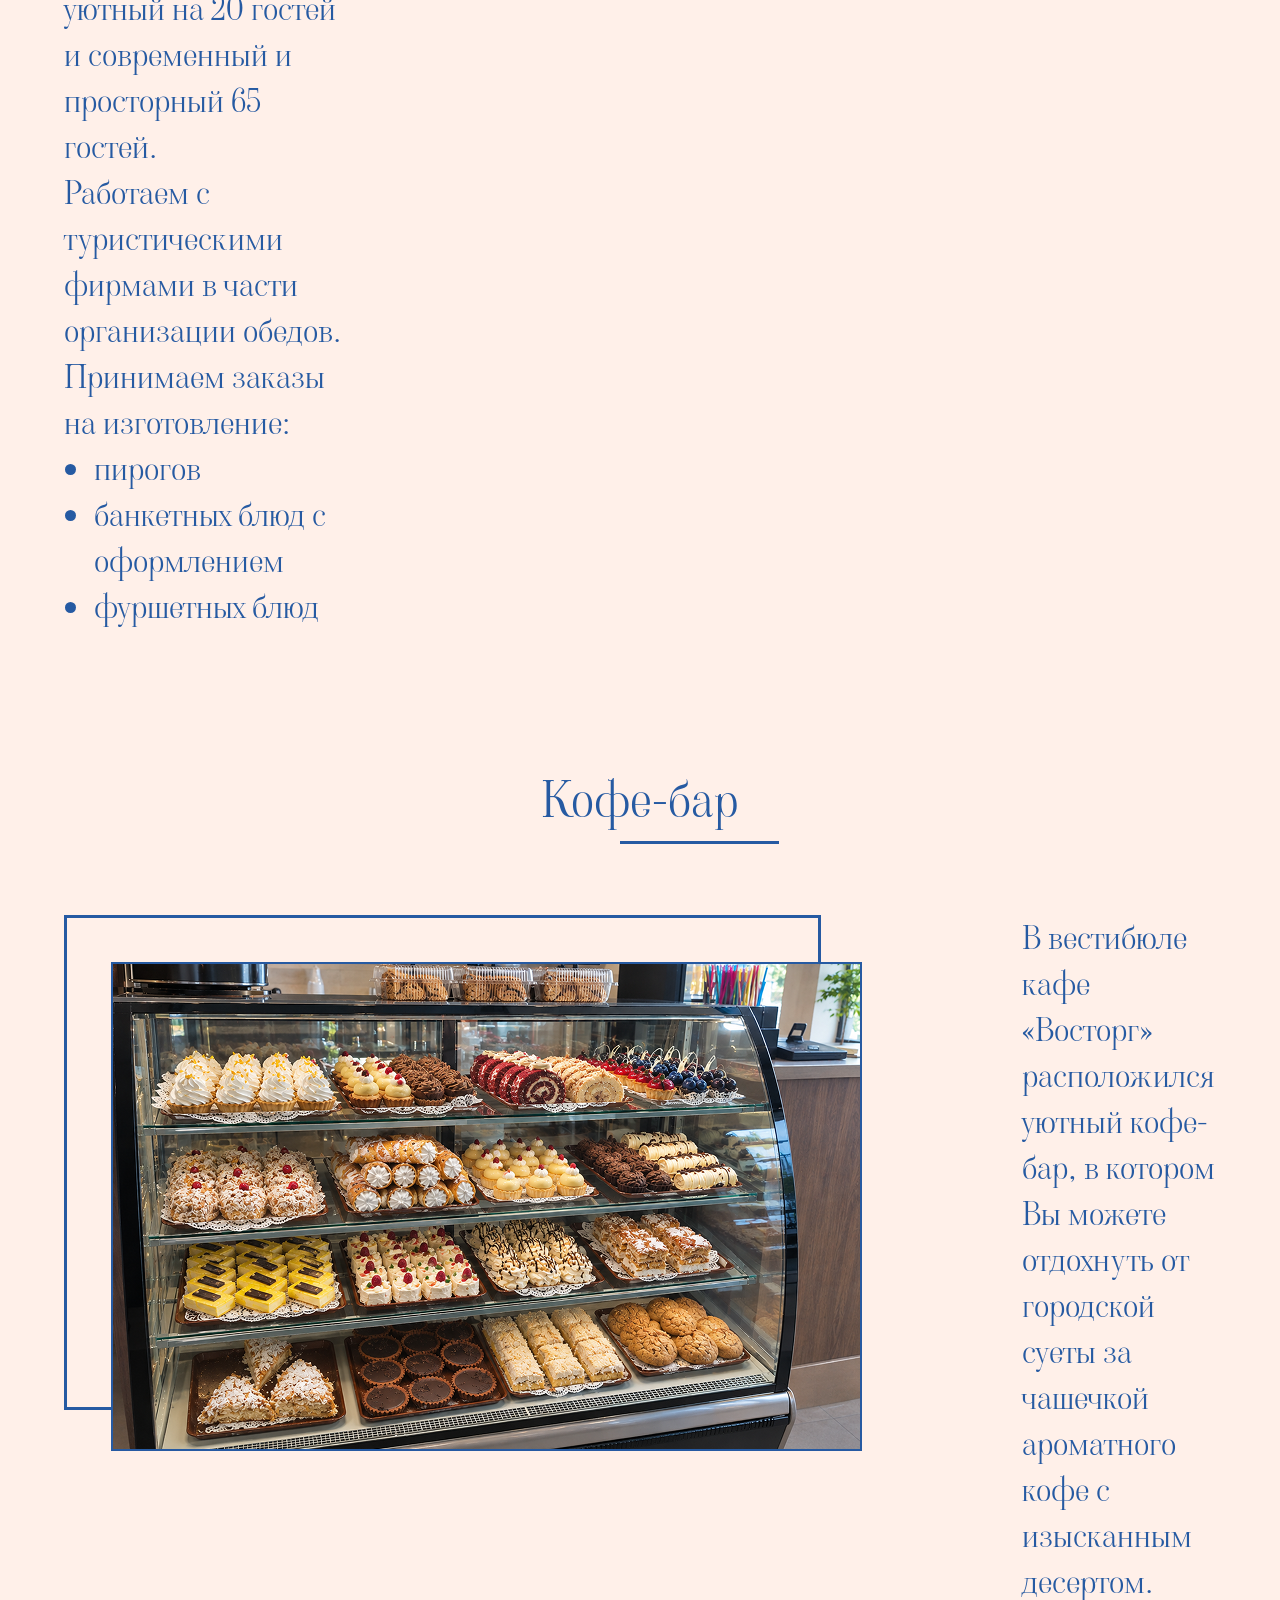
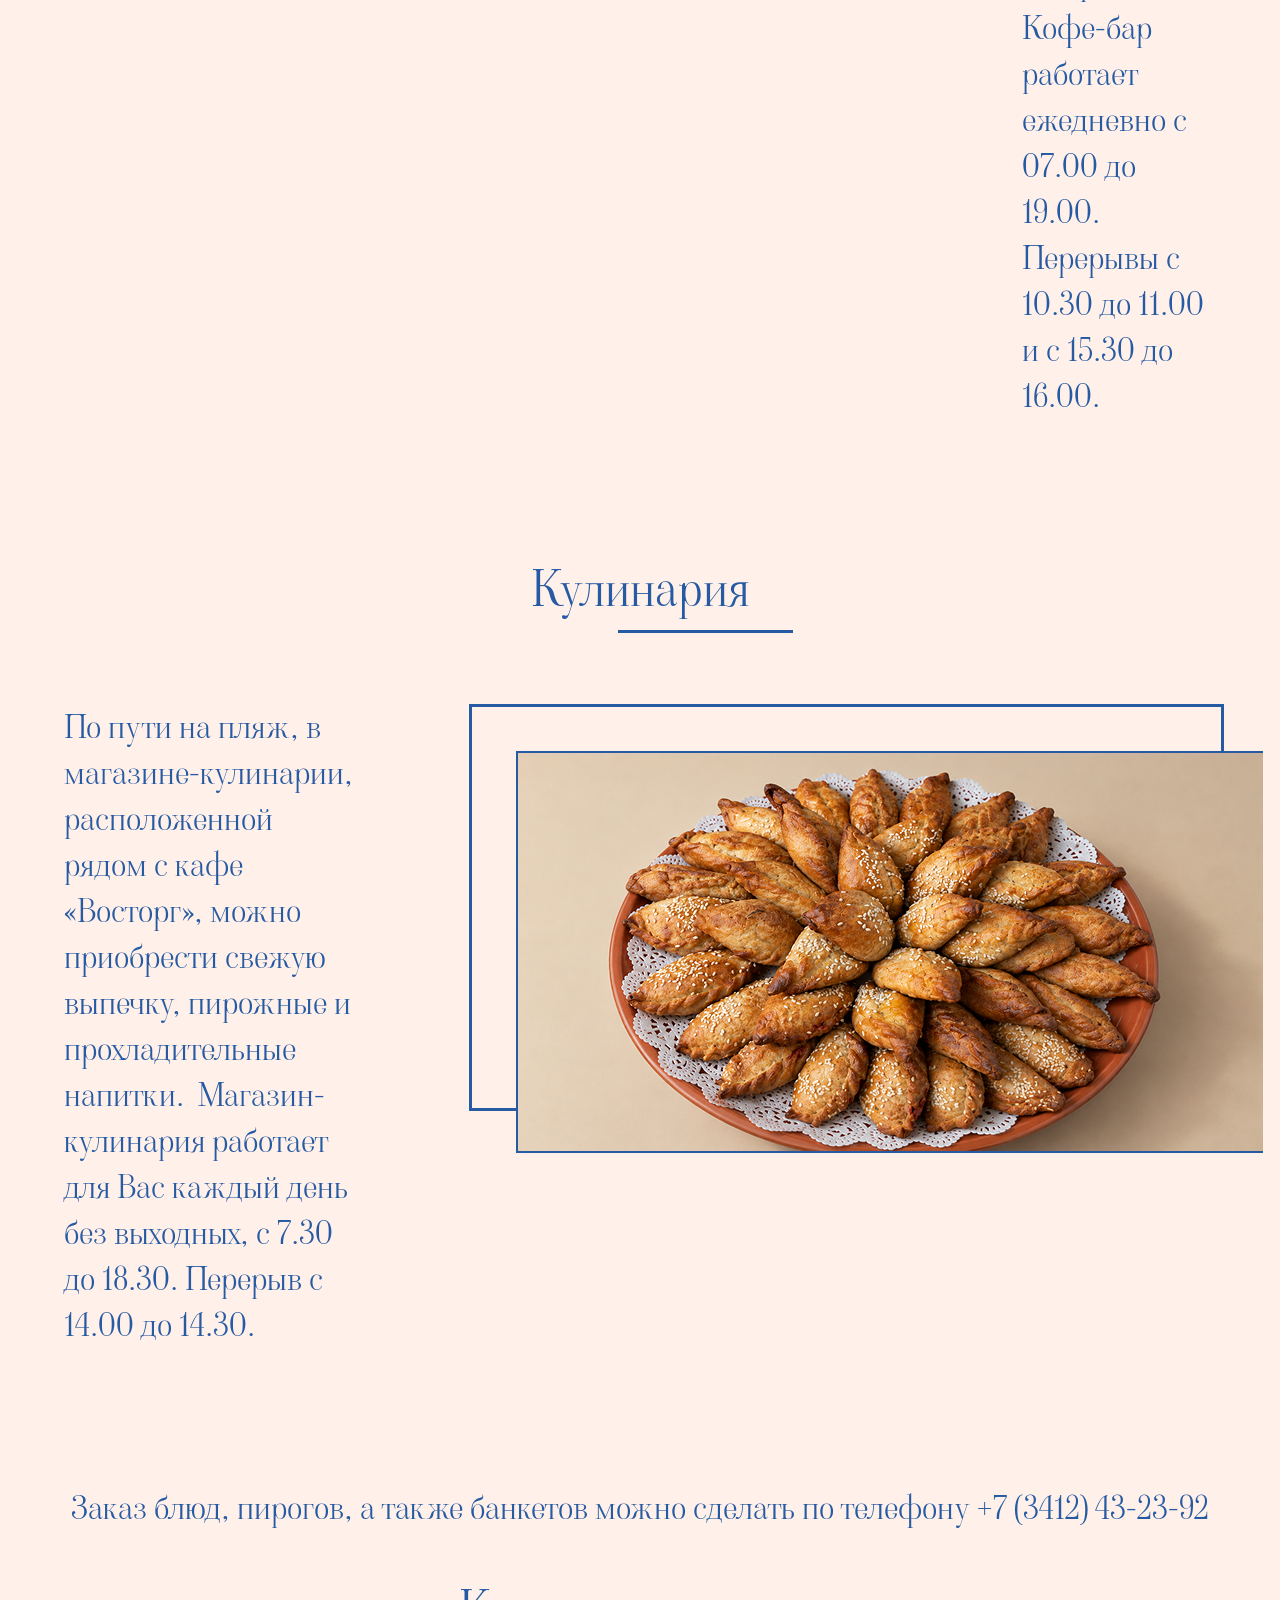
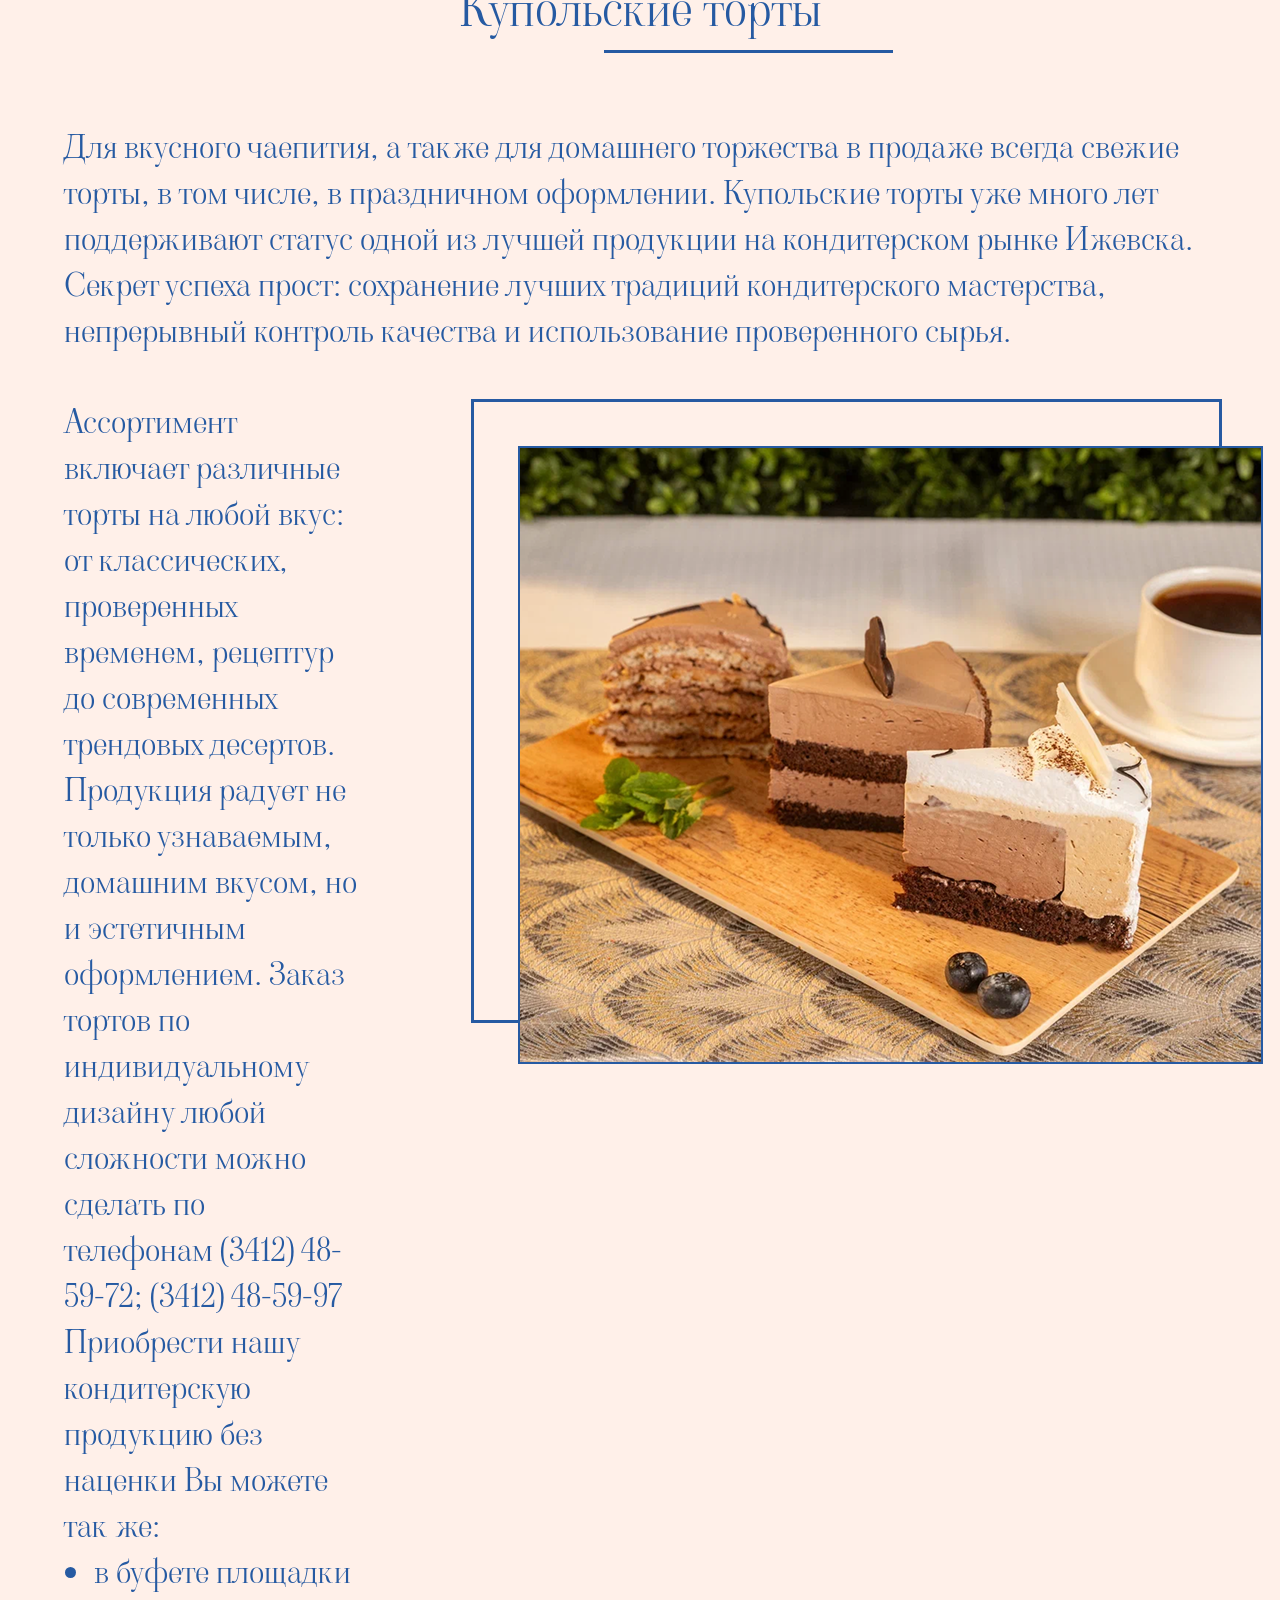
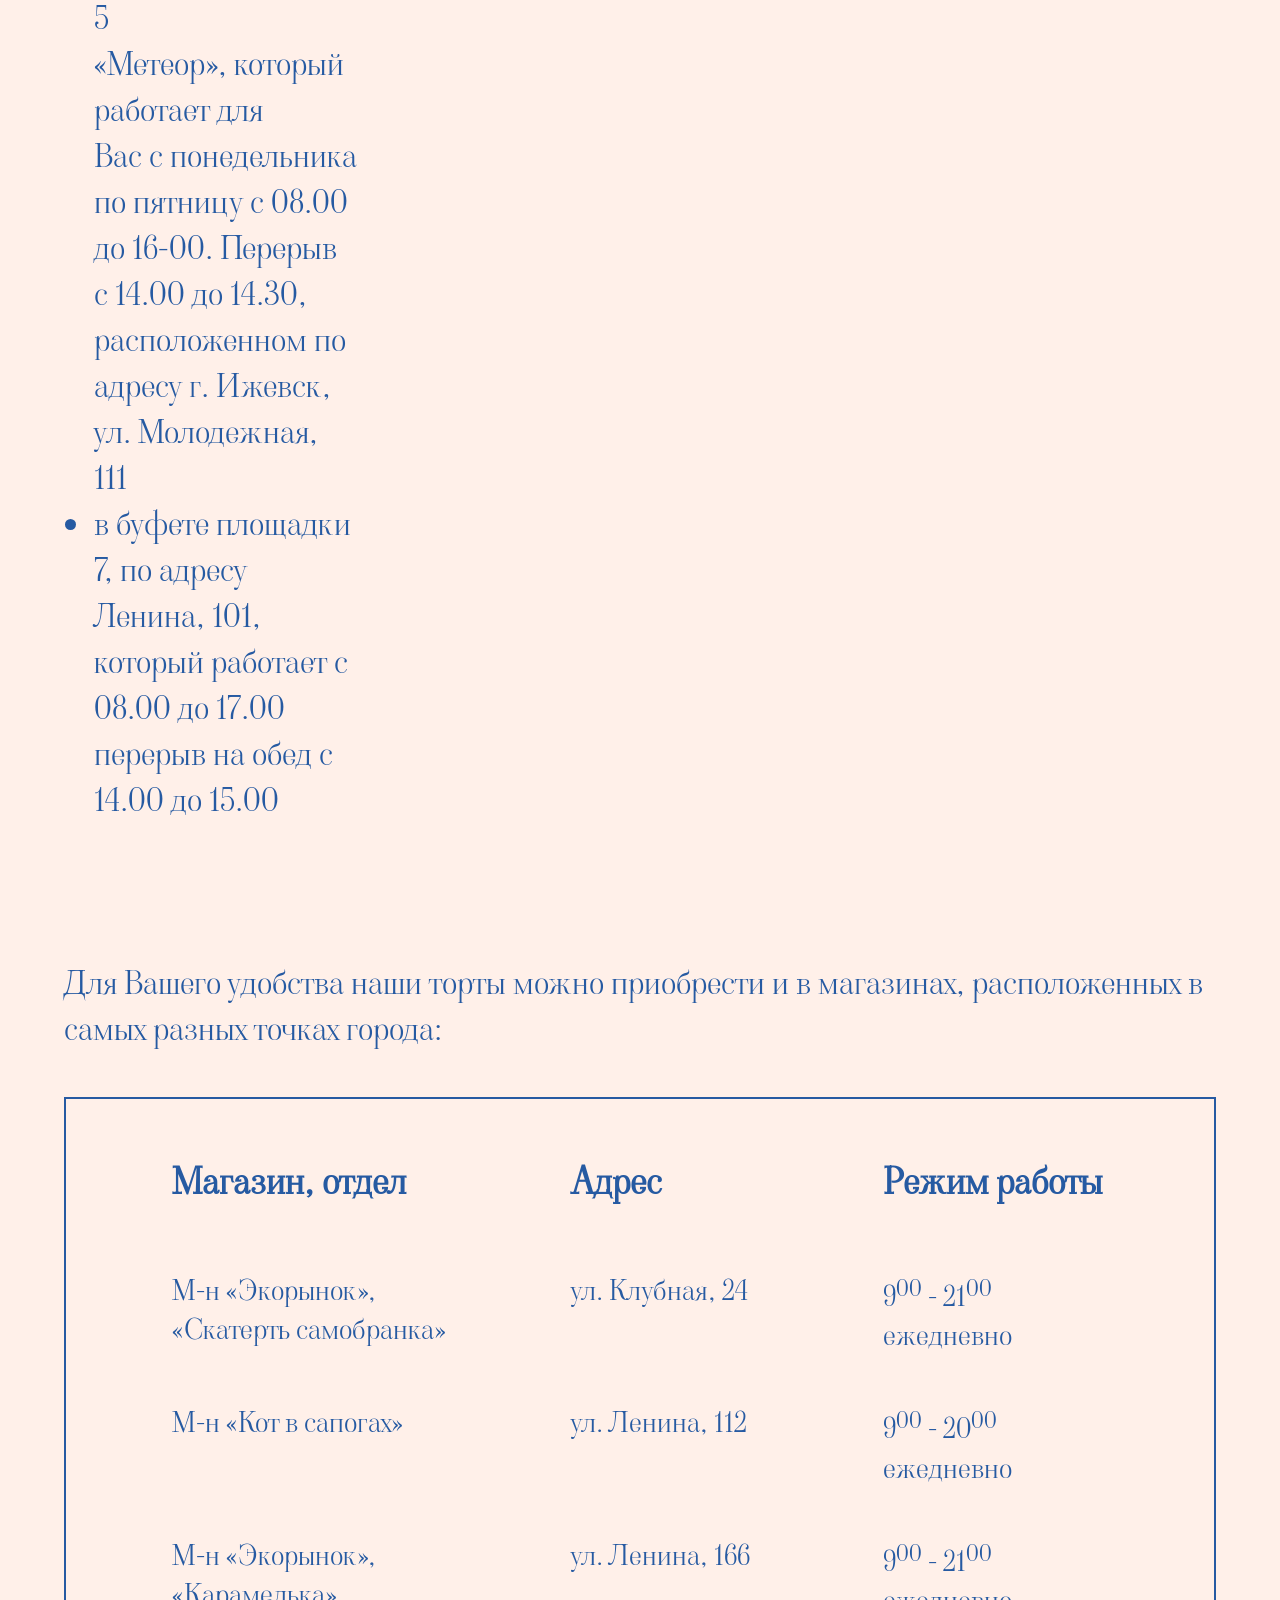
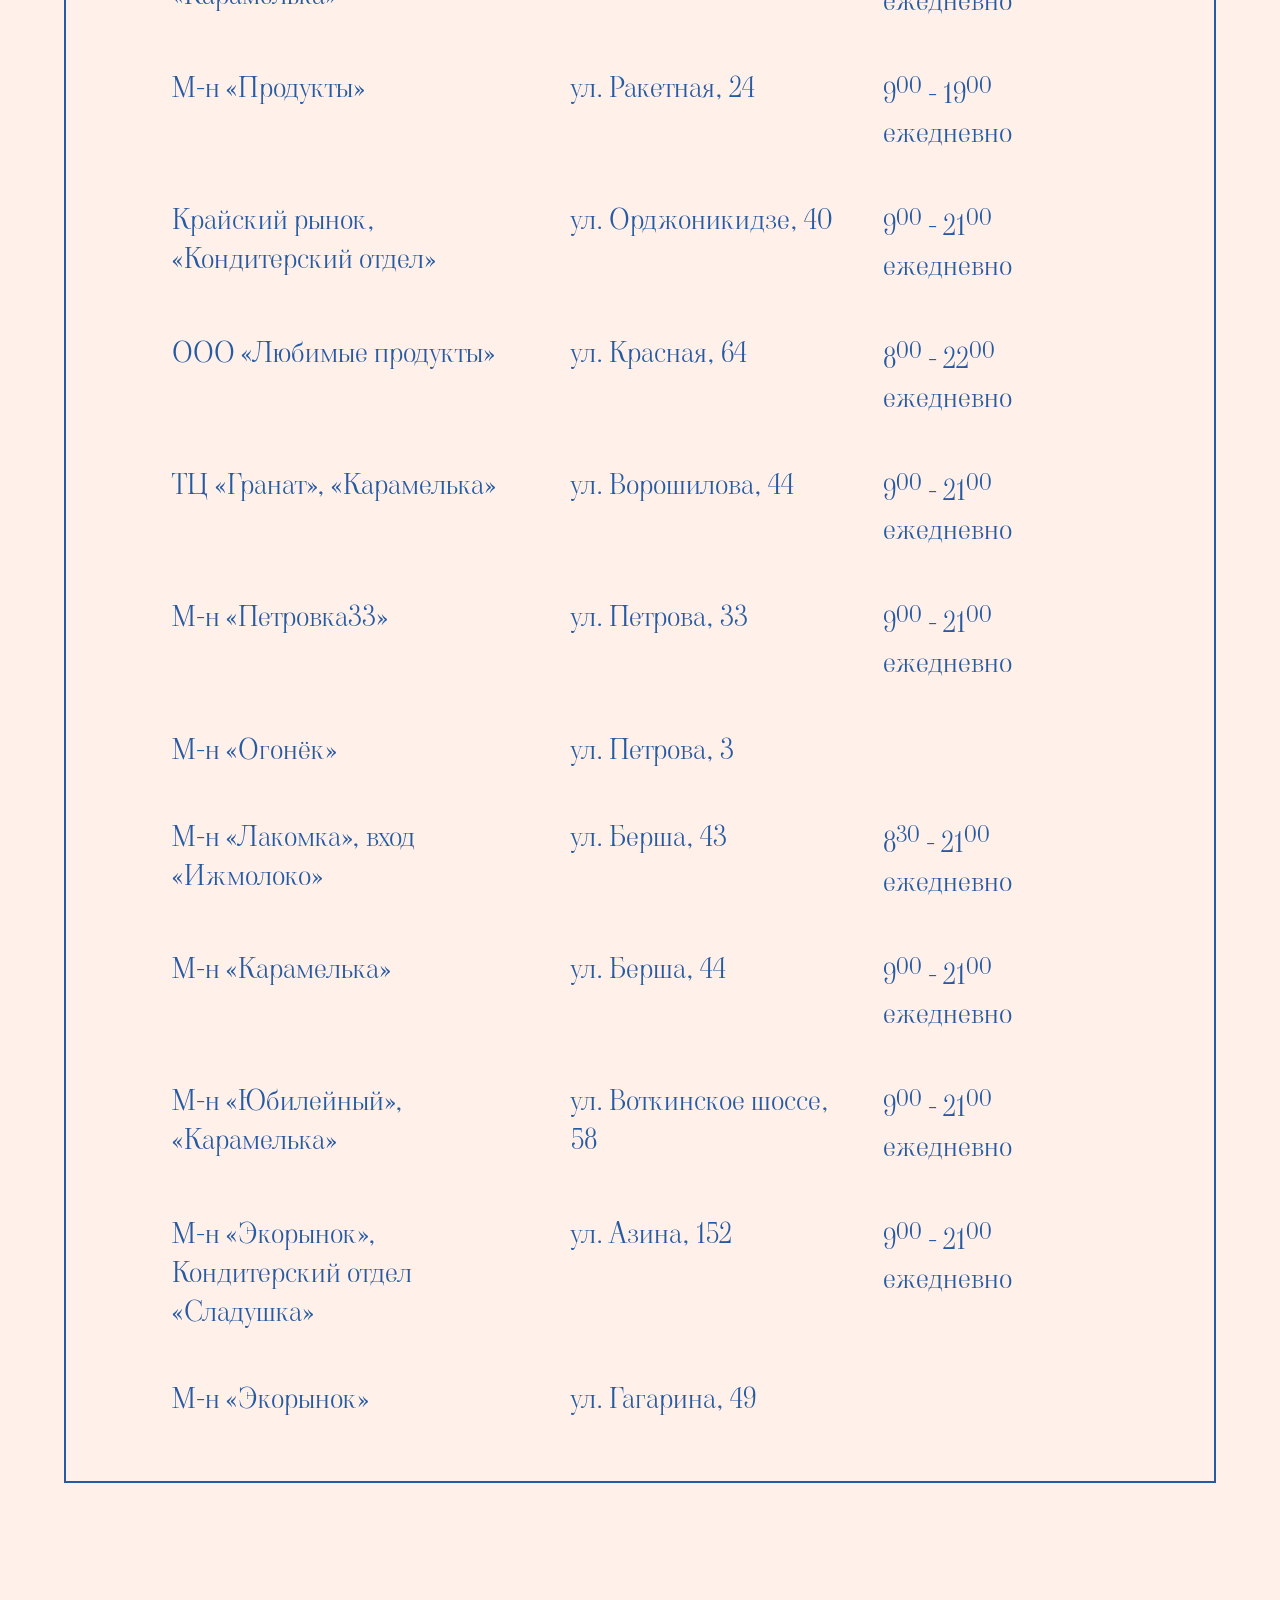
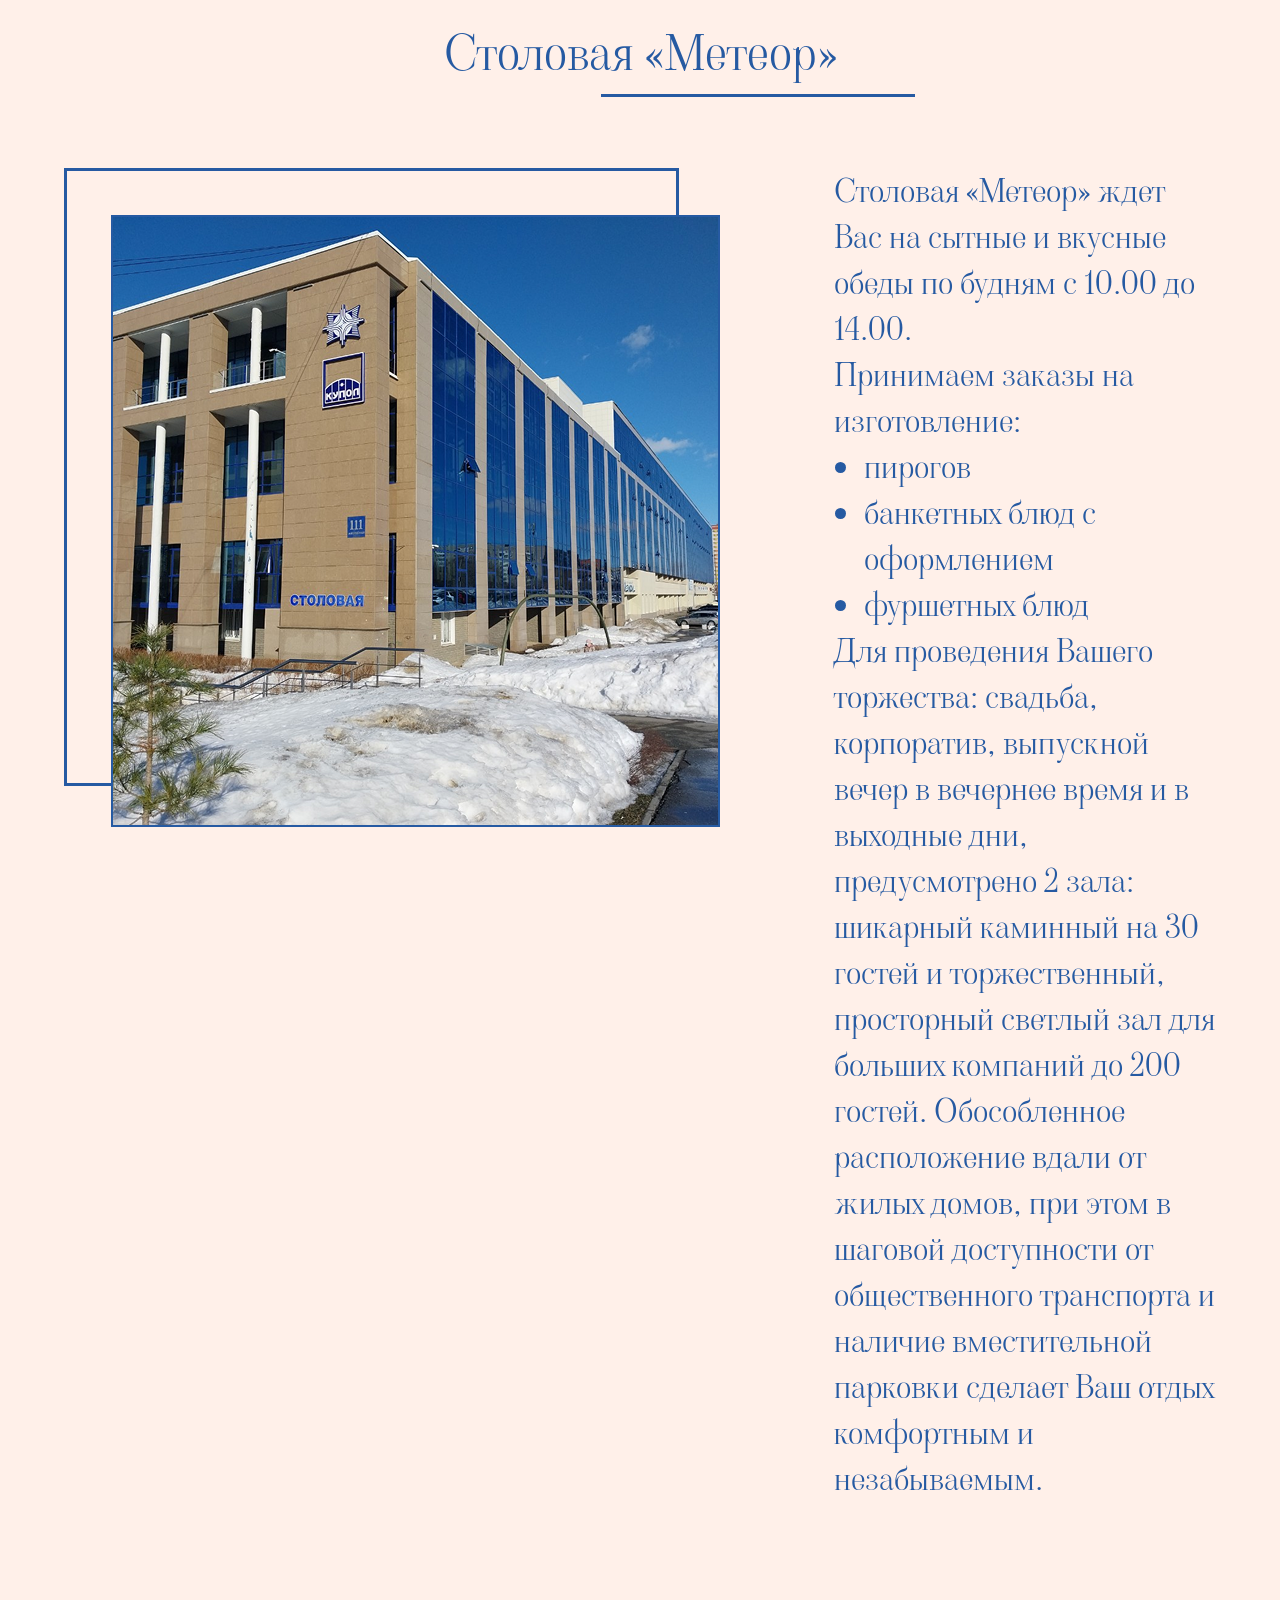
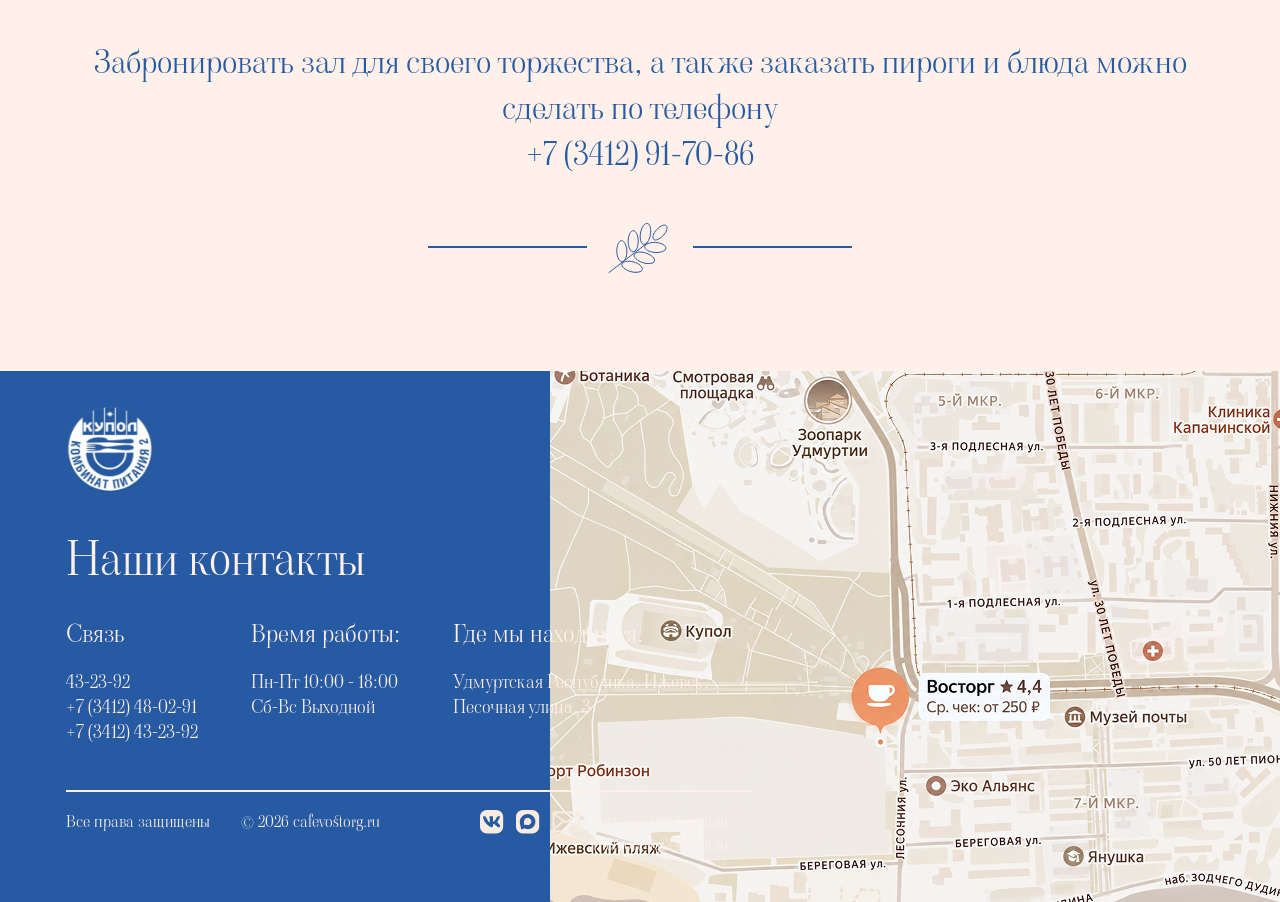
==== commit ac151cf6: "version 2" ====
--- a/about-us.html
+++ b/about-us.html
@@ -8,22 +8,30 @@
     <script src="https://code.jquery.com/jquery-3.7.1.min.js"></script>
 </head>
 <body>
-    <div class="container-about-us">
-        <header>
-            <div class="nav">
-                <img src="img/logoKP.svg" alt="Комбинат Питания - 2">
-                <a href="index.html#site-main">Главная</a>
-                <a href="index.html#about-us">О нас</a>
-                <a href="index.html#menu">Меню</a>
+    <header>
+        <div class="nav">
+            <img src="img/logoKP.svg" alt="Комбинат Питания - 2">
+            <div class="nav-links" id="nav-links">
+                <a href="index.html">Главная</a>
+                <a href="#">О нас</a>
+                <a href="menu.html">Меню</a>
                 <a href="index.html#feedback">Отзывы</a>
                 <a href="#footer">Контакты</a>
             </div>
-            <div class="contacts">
-                <button id="open-call-modal">Позвонить</button>
-                <a href="https://vk.ru/club92098046"><img src="img/vk3.svg" alt="ВКонтакте"></a>
-                <a href="#"><img src="img/max3.svg" alt="Макс"></a>
-            </div>
-        </header>
+        </div>
+        <div class="contacts">
+            <button id="open-call-modal">Позвонить</button>
+            <a href="https://vk.ru/club92098046"><img src="img/vk3.svg" alt="ВКонтакте"></a>
+            <a href="#"><img src="img/max3.svg" alt="Макс"></a>
+        </div>
+        
+        <button class="burger" id="burger-btn" aria-label="Открыть меню" aria-expanded="false">
+            <span></span>
+            <span></span>
+            <span></span>
+        </button>
+    </header>
+    <div class="container-about-us">
         <div class="menu-title-items">
             <p>О нас</p>
         </div>
@@ -65,7 +73,7 @@
                     <img src="img/Кофе-бар.png" alt="КафеВосторгФотоЗала">
                 </div>
             </div>
-            <div class="about-us-text-side">
+            <div class="about-us-text-side about-us-info-coffee-bar-text">
                 <p>В вестибюле кафе «Восторг» расположился уютный кофе-бар, в котором Вы можете отдохнуть от городской суеты за чашечкой ароматного кофе с изысканным десертом.
                     <br>Кофе-бар работает ежедневно с 07.00 до 19.00.<br> Перерывы с 10.30 до 11.00 и с 15.30 до 16.00.
                 </p>
@@ -83,7 +91,7 @@
             <div class="about-us-image-vostorg">
                 <div class="about-us-image-border-cooking"></div>
                 <div class="image-vostorg">
-                    <img src="img/вместоЗала.png" alt="КафеВосторгФотоЗала">
+                    <img src="img/Кулинария.png" alt="КафеВосторгФотоЗала">
                 </div>
             </div>
         </div>
@@ -107,60 +115,89 @@
             <div class="about-us-image-vostorg">
                 <div class="about-us-image-border-cake"></div>
                 <div class="image-vostorg">
-                    <img src="img/купольские_торты.png" alt="КафеВосторгФотоЗала">
+                    <img src="img/Купольские_торты.png" alt="КафеВосторгФотоЗала">
                 </div>
             </div>
         </div>
         <p class="about-us-text-center">Для Вашего удобства наши торты можно приобрести и в магазинах, расположенных в самых разных точках города:</p>
         <div class="shops">
-            <div class="shops-colum">
-                <h4 class="shops-title">Магазин</h4>
-                <p>ТЦ "Юбилейный"</p>
-                <p>М-н "Кот в сапогах"</p>
-                <p>ТЦ "На Песочной"</p>
-                <p>М-н "Сказка"</p>
-                <p>М-н "Гамбринус"</p>
-                <p>ТЦ "Каравай"</p>
-                <p>ТЦ "Северный рынок"</p>
-                <p>М-н "Любимые продукты"</p>
-                <p>М-н "Универсам №24"</p>
-                <p>М-н "Экорынок"</p>
-                <p>М-н "Экорынок"</p>
-                <p>М-н "Экорынок"</p>
-                <p>ТЦ «Московский» </p>
-            </div>
-            <div class="shops-colum">
-                <h4 class="shops-title">Адрес</h4>
-                <p>г. Ижевск, ул. Воткинское шоссе, 58</p>
-                <p>г. Ижевск, ул. Ленина, 112</p>
-                <p>г. Ижевск, ул. Песочная, 6</p>
-                <p>г. Ижевск, ул. Майская, 7</p>
-                <p>г. Ижевск, ул. Дарьинская, 1</p>
-                <p>г. Ижевск, ул. Тимирязева, 5а</p>
-                <p>г. Ижевск, ул. 9е Января, 223</p>
-                <p>г. Ижевск, ул. Красная, 131</p>
-                <p>г. Ижевск, ул. Орджоникидзе, 47</p>
-                <p>с. Октябрьский, ул. Ракетная, 24</p>
-                <p>г. Ижевск, ул. Азина, 152</p>
-                <p>с. Октябрьский, ул. Полесская, 2</p>
-                <p>г. Ижевск, ул. Гагарина, 49б</p>
-            </div>
-            <div class="shops-colum">
-                <h4 class="shops-title">Режим работы</h4>
-                <p>08.00-20.00 ежедневно</p>
-                <p>09.00-20.00 ежедневно</p>
-                <p>09.00-20.00 ежедневно</p>
-                <p>08.00-21.00 ежедневно</p>
-                <p>09.00-21.00 ежедневно</p>
-                <p>09.00-21.00 ежедневно</p>
-                <p>08.30-20.00 ежедневно</p>
-                <p>08.00-22.00 ежедневно</p>
-                <p>09.00-21.00 ежедневно</p>
-                <p>09.00-21.00 ежедневно</p>
-                <p>09.00-20.00 ежедневно</p>
-                <p>09.00-21.00 ежедневно</p>
-                <p>09.00-20.00 ежедневно</p>
-            </div>
+            <table>
+                <tr>
+                    <th>Магазин, отдел</th>
+                    <th>Адрес</th>
+                    <th>Режим работы</th>
+                </tr>
+                <tr>
+                    <td>М-н «Экорынок»,<br> «Скатерть самобранка»</td>
+                    <td>ул. Клубная, 24</td>
+                    <td>9<sup>00</sup> - 21<sup>00</sup> ежедневно</td>
+                </tr>
+                <tr>
+                    <td>М-н «Кот в сапогах»</td>
+                    <td>ул. Ленина, 112</td>
+                    <td>9<sup>00</sup> - 20<sup>00</sup> ежедневно</td>
+                </tr>
+                <tr>
+                    <td>М-н «Экорынок», «Карамелька»</td>
+                    <td>ул. Ленина, 166</td>
+                    <td>9<sup>00</sup> - 21<sup>00</sup> ежедневно</td>
+                </tr>
+                <tr>
+                    <td>М-н «Продукты»</td>
+                    <td>ул. Ракетная, 24</td>
+                    <td>9<sup>00</sup> - 19<sup>00</sup> ежедневно</td>
+                </tr>
+                <tr>
+                    <td>Крайский рынок,<br> «Кондитерский отдел»</td>
+                    <td>ул. Орджоникидзе, 40</td>
+                    <td>9<sup>00</sup> - 21<sup>00</sup> ежедневно</td>
+                </tr>
+                <tr>
+                    <td>ООО «Любимые продукты»</td>
+                    <td>ул. Красная, 64</td>
+                    <td>8<sup>00</sup> - 22<sup>00</sup> ежедневно</td>
+                </tr>
+                <tr>
+                    <td>ТЦ «Гранат», «Карамелька»</td>
+                    <td>ул. Ворошилова, 44</td>
+                    <td>9<sup>00</sup> - 21<sup>00</sup> ежедневно</td>
+                </tr>
+                <tr>
+                    <td>М-н «Петровка33»</td>
+                    <td>ул. Петрова, 33</td>
+                    <td>9<sup>00</sup> - 21<sup>00</sup> ежедневно</td>
+                </tr>
+                <tr>
+                    <td>М-н «Огонёк»</td>
+                    <td>ул. Петрова, 3</td>
+                    <td></td>
+                </tr>
+                <tr>
+                    <td>М-н «Лакомка», вход «Ижмолоко»</td>
+                    <td>ул. Берша, 43</td>
+                    <td>8<sup>30</sup> - 21<sup>00</sup> ежедневно</td>
+                </tr>
+                <tr>
+                    <td>М-н «Карамелька»</td>
+                    <td>ул. Берша, 44</td>
+                    <td>9<sup>00</sup> - 21<sup>00</sup> ежедневно</td>
+                </tr>
+                <tr>
+                    <td>М-н «Юбилейный», «Карамелька»</td>
+                    <td>ул. Воткинское шоссе, 58</td>
+                    <td>9<sup>00</sup> - 21<sup>00</sup> ежедневно</td>
+                </tr>
+                <tr>
+                    <td>М-н «Экорынок»,<br> Кондитерский отдел «Сладушка»</td>
+                    <td>ул. Азина, 152</td>
+                    <td>9<sup>00</sup> - 21<sup>00</sup> ежедневно</td>
+                </tr>
+                <tr>
+                    <td>М-н «Экорынок»</td>
+                    <td>ул. Гагарина, 49</td>
+                    <td></td>
+                </tr>
+            </table>
         </div>
         <div class="about-us-titles-wrapper">
             <p class="about-us-titles">Столовая «Метеор»</p>
@@ -187,54 +224,87 @@
         </div>
         <p class="about-us-text-center_cooking">Забронировать зал для своего торжества, а также заказать пироги и блюда можно сделать по телефону<br> +7 (3412) 91-70-86</p>
         <div class="line-millet">
-            <img src="img/millet.svg" alt="">
-        </div>
-        <footer id="footer">
-            <div class="footer-content">
-                <div class="footer-info">
-                    <img src="img/logoKP.svg" alt="">
-                    <p class="footer-info-title">Наши контакты</p>
-                    <div class="footer-info-text">
-                        <div class="footer-info-text-connection">
-                            <p class="footer-info-text-connection-items">Связь</p>
-                            <p>43-23-92 <br> +7 (3412) 48-02-91 <br> +7 (3412) 43-23-92</p>
+            <img src="img/menu_line_blue.svg" alt="">
+        </div>
+    </div>
+    <footer id="footer">
+        <div class="footer-content">
+            <div class="footer-info">
+                <img src="img/logoKP.svg" alt="">
+                <p class="footer-info-title">Наши контакты</p>
+                <div class="footer-info-text">
+                    <div class="footer-info-text-connection">
+                        <p class="footer-info-text-connection-items">Связь</p>
+                        <p>43-23-92 <br> +7 (3412) 48-02-91 <br> +7 (3412) 43-23-92</p>
+                    </div>
+                    <div class="time">
+                        <p class="footer-info-text-connection-items">Время работы:</p>
+                        <p>Пн-Пт 10:00 - 18:00 <br> Сб-Вс Выходной</p>
+                    </div>
+                    <div class="address">
+                        <p class="footer-info-text-connection-items">Где мы находимся:</p>
+                        <p>Удмуртская Республика, Ижевск, Песочная улица, 3</p>
+                        <img src="img/map.png" alt="Карта" class="footer-map-mobile">
+                    </div>
+                </div>
+                <div class="footer-bottom">
+                    <div class="footer-bottom-text">
+                        <p>Все права защищены</p>
+                        <p>© 2026 cafevostorg.ru</p>
+                    </div>
+                    <div class="footer-bottom-social-network">
+                        <a href="https://vk.ru/club92098046"><img src="img/vkWihite.svg" alt="ВКонтакте"></a>
+                        <a href="#"><img src="img/maxWhite.svg" alt="Макс"></a>
+                        <img src="img/почта.svg" alt="почта" class="footer-post">
+                        <div class="footer-post-address">
+                            <a href="mailto:vostorg@kp2-kupol.ru">
+                                <p>vostorg@kp2-kupol.ru</p>
+                            </a>
+                            <a href="mailto:meteor@kp2-kupol.ru">
+                                <p>meteor@kp2-kupol.ru</p>
+                            </a>
                         </div>
-                        <div class="time">
-                            <p class="footer-info-text-connection-items">Время работы:</p>
-                            <p>Пн-Пт 10:00 - 18:00 <br> Сб-Вс Выходной</p>
-                        </div>
-                        <div class="address">
-                            <p class="footer-info-text-connection-items">Где мы находимся:</p>
-                            <p>Удмуртская Республика, Ижевск, Песочная улица, 3</p>
-                        </div>
-                    </div>
-                    <div class="footer-bottom">
-                        <div class="footer-bottom-text">
-                            <p>Все права защищены</p>
-                            <p>© 2026 cafevostorg.ru</p>
-                        </div>
-                        <div class="footer-bottom-social-network">
-                            <a href="https://vk.ru/club92098046"><img src="img/vkWihite.svg" alt="ВКонтакте"></a>
-                            <a href="#"><img src="img/maxWhite.svg" alt="Макс"></a>
-                            <img src="img/почта.svg" alt="почта" class="footer-post">
-                            <div class="footer-post-address">
-                                <a href="mailto:vostorg@kp2-kupol.ru">
-                                    <p>vostorg@kp2-kupol.ru</p>
-                                </a>
-                                <a href="mailto:meteor@kp2-kupol.ru">
-                                    <p>meteor@kp2-kupol.ru</p>
-                                </a>
-                            </div>
-                        </div>
-                    </div>
-                </div>
-            </div>
-        </footer>
-    </div>
+                    </div>
+                </div>
+            </div>
+        </div>
+    </footer>
+ 
+    
 
 
 <script>
     $(document).ready(function() {
+
+        // ===== Бургер-меню =====
+        const $burger   = $('#burger-btn');
+        const $navLinks = $('#nav-links');
+
+        function closeMenu() {
+            $navLinks.removeClass('is-open');
+            $burger.removeClass('is-active').attr('aria-expanded', 'false');
+            $('body').removeClass('menu-open');
+        }
+
+        $burger.on('click', function() {
+            const isOpen = $navLinks.hasClass('is-open');
+            $navLinks.toggleClass('is-open', !isOpen);
+            $burger.toggleClass('is-active', !isOpen);
+            $burger.attr('aria-expanded', !isOpen);
+            $('body').toggleClass('menu-open', !isOpen);
+        });
+
+        // Закрыть при клике по ссылке
+        $navLinks.find('a').on('click', closeMenu);
+
+        // Закрыть при клике вне меню
+        $(document).on('click', function(e) {
+            if ($navLinks.hasClass('is-open')
+                && !$(e.target).closest('.nav-links').length
+                && !$(e.target).closest('.burger').length) {
+                closeMenu();
+            }
+        });
 
         // для модального окна
         $('#open-call-modal').click(function() {
@@ -256,7 +326,7 @@
         <span class="modal-close">&times;</span>
         <a href="tel:+73412432392">Кафе «Восторг» +7 (3412) 43 23 92</a>
         <a href="tel:+73412485972">Кондитерский цех +7 (3412) 48 59 72, </a><a href="tel:+73412485797">+7 (3412) 48 57 97</a>
-        <a href="tel:+73412917086">Соловая «Метеор» +7 (3412) 91 70 86</a>
+        <a href="tel:+73412917086">Столовая «Метеор» +7 (3412) 91 70 86</a>
     </div>
 </div>
 </body>
--- a/css/style.css
+++ b/css/style.css
@@ -41,7 +41,7 @@
 }
 
 .nav a:hover {
-  border-bottom: #2157A3 2px solid;
+  border-bottom: #265AA2 2px solid;
 }
 
 .contacts {
@@ -122,7 +122,7 @@
   margin-top: 32px;
 }
 
-.site-main-text-actions-reserve, .menu button, .about-us button, .site-main-text-actions-call {
+.site-main-text-actions-reserve, .menu button, .about-us button, .site-main-text-actions-call, .banner-btn {
   font-family: Viaoda;
   font-size: 24px;
   color: #265AA2;
@@ -132,7 +132,7 @@
   border: none;
 }
 
-.site-main-text-actions-call {
+.site-main-text-actions-call, .banner-btn {
   background: transparent;
   border: #fff 3px solid;
   padding: 15px 25px;
@@ -189,16 +189,16 @@
 }
 
 .image-border {
-  width: 677px;
-  height: 356px;
+  width: 647px;
+  height: 336px;
   position: absolute;
   z-index: 0;
   border: #265AA2 2px solid;
 }
 
 .about-us-items img {
-  height: 356px;
-  width: 677px;
+  height: 346px;
+  width: 657px;
   position: relative;
   top: 42px;
   left: 55px;
@@ -361,6 +361,11 @@
 
 .first-hall p, .second-hall p {
   font-family: Viaoda;
+  width: 550px;
+}
+
+.first-hall img, .second-hall img {
+  text-align: left;
 }
 
 .hall-text-num {
@@ -745,6 +750,13 @@
 .menu-cake img {
   width: 270px;
   height: 268px;
+  border-radius: 22px;
+}
+
+.menu-cake img:hover {
+  transform: scale(1.06);
+  box-shadow: 0 12px 28px rgba(38, 90, 162, 0.25);
+  transition: transform 0.6s cubic-bezier(0.22, 1, 0.36, 1), box-shadow 0.6s cubic-bezier(0.22, 1, 0.36, 1);
 }
 
 .menu-cake h4 {
@@ -796,6 +808,15 @@
   cursor: pointer;
 }
 
+.menu-cake-weight-likes img {
+  border-radius: 0;
+}
+
+.menu-cake-weight-likes img:hover {
+  transform: none;
+  box-shadow: none;
+}
+
 .menu-cakes-big-block {
   display: flex;
   gap: 125px;
@@ -834,10 +855,89 @@
   cursor: pointer;
 }
 
+.about-us-image-border-order {
+  border: #265AA2 3px solid;
+  width: 512px;
+  height: 332px;
+  position: absolute;
+}
+
+.image-order {
+  position: relative;
+  top: 47px;
+  left: 47px;
+}
+
+.menu-cakes-order-block-description {
+  max-width: 645px;
+  font-size: 28px;
+}
+
+.menu-cakes-order-block-description li {
+  margin-left: 30px;
+}
+
+.examples-of-works-title {
+  font-size: 42px;
+  text-align: left;
+  margin-top: 100px;
+}
+
+.examples-of-works-text {
+  margin-bottom: 100px;
+}
+
+.examples-of-works {
+  display: flex;
+  justify-content: center;
+  gap: 87px;
+}
+
+.examples-of-works img {
+  margin-bottom: 70px;
+  border-radius: 22px;
+}
+
+.examples-of-works img:hover {
+  transform: scale(1.06);
+  box-shadow: 0 12px 28px rgba(38, 90, 162, 0.25);
+  transition: transform 0.6s cubic-bezier(0.22, 1, 0.36, 1), box-shadow 0.6s cubic-bezier(0.22, 1, 0.36, 1);
+}
+
+.nav-links {
+  display: flex;
+  gap: 78px;
+  align-items: center;
+}
+
+.burger {
+  display: none;
+  flex-direction: column;
+  justify-content: space-between;
+  width: 32px;
+  height: 24px;
+  background: transparent;
+  border: none;
+  cursor: pointer;
+  padding: 0;
+  z-index: 1001;
+}
+.burger span {
+  display: block;
+  width: 90%;
+  height: 2px;
+  background-color: #265AA2;
+  border-radius: 2px;
+  transition: transform 0.3s ease, opacity 0.3s ease;
+  transform-origin: center;
+}
+
 .container-about-us {
   background: #FFF0E9;
   color: #265AA2;
   font-family: Viaoda;
+  padding-left: 5%;
+  padding-right: 5%;
 }
 
 .menu-title-items-img {
@@ -904,6 +1004,7 @@
 
 .image-coffee-bar {
   right: 47px;
+  margin-right: 47px;
 }
 
 .about-us-image-border-coffee-bar {
@@ -934,24 +1035,36 @@
 }
 
 .shops {
-  display: grid;
-  grid-template-columns: 301px 424px 277px;
-  gap: 131px;
-  border: #265AA2 2px solid;
+  display: flex;
+  justify-content: center;
+}
+
+table {
+  border: 2px solid #265AA2;
+  border-collapse: separate;
+  box-sizing: border-box;
+  background-color: #FFF0E9;
+  color: #265AA2;
+  font-family: Viaoda;
+  margin: 0 auto 137px auto;
   padding: 35px 84px;
-  margin: 0 auto 137px auto;
-  box-sizing: border-box;
-  width: 90%;
-}
-
-.shops-title {
-  font-family: Viaoda;
+  width: 100%;
+  max-width: 1600px;
+}
+
+th, td {
+  border: none;
+  padding: 20px;
+  text-align: left;
+  vertical-align: top;
+}
+
+th {
   font-size: 36px;
   padding-bottom: 42px;
 }
 
-.shops-colum p {
-  font-family: Viaoda;
+td {
   font-size: 28px;
   padding-bottom: 26px;
 }
@@ -959,6 +1072,10 @@
 .about-us-image-border-meteor {
   width: 609px;
   height: 612px;
+}
+
+.footer-map-mobile {
+  display: none;
 }
 
 .nav-dropdown {
@@ -1035,4 +1152,1080 @@
   font-size: 28px;
   color: #265AA2;
   margin: 15px 0;
+}
+
+.banner {
+  background-image: url("../img/баннер.png");
+  background-repeat: no-repeat;
+  background-size: cover;
+  height: 549px;
+  padding-left: 130px;
+  background-position: center;
+}
+
+.banner p {
+  font-family: Viaoda;
+  font-size: 36px;
+  color: #FFF0E9;
+  text-align: left;
+  align-content: center;
+  padding-top: 90px;
+  width: 750px;
+  text-transform: uppercase;
+}
+
+.banner-btn {
+  font-size: 20px;
+  padding: 8px 19px;
+  margin-top: 40px;
+  box-shadow: 2px 2px 5px 1px rgba(38, 90, 162, 0.55);
+  color: #FFF0E9;
+  margin-right: 10px;
+}
+
+.banner-btn:hover {
+  background-color: rgba(255, 240, 233, 0.29);
+  transition: background-color 0.6s ease;
+}
+
+.banner-btn a {
+  color: #FFF0E9;
+}
+
+.banner p,
+.banner-btn {
+  opacity: 0;
+  transform: translateY(50px);
+  transition: opacity 0.8s ease, transform 0.8s ease;
+}
+
+.banner p.fade-in-up,
+.banner-btn.fade-in-up {
+  opacity: 1;
+  transform: translateY(0);
+}
+
+.fade-in-up {
+  opacity: 1;
+  transform: translateY(0);
+}
+
+@media (max-width: 480px) {
+  header {
+    padding: 12px 10px;
+    margin: 0;
+    display: flex;
+    height: 50px;
+  }
+  .nav img {
+    height: 45px;
+  }
+  .nav-links {
+    position: fixed;
+    top: 0;
+    right: 0;
+    width: 80%;
+    max-width: 320px;
+    height: 100vh;
+    background: #FFF0E9;
+    flex-direction: column;
+    align-items: flex-start;
+    justify-content: flex-start;
+    gap: 0;
+    padding: 80px 24px 24px;
+    box-sizing: border-box;
+    transform: translateX(100%);
+    transition: transform 0.3s ease;
+    z-index: 1000;
+    box-shadow: -4px 0 20px rgba(0, 0, 0, 0.15);
+    overflow-y: auto;
+  }
+  .nav-links.is-open {
+    transform: translateX(0);
+  }
+  .nav-links a {
+    width: 100%;
+    font-size: 20px;
+    padding: 16px 0;
+    border-bottom: 1px solid rgba(38, 90, 162, 0.2);
+    color: #265AA2;
+    text-decoration: none;
+  }
+  .contacts {
+    display: flex;
+    align-items: center;
+    gap: 8px;
+    text-align: center;
+  }
+  .contacts button {
+    font-size: 11px;
+    padding: 1px 10px;
+    height: 26px;
+    border: #265AA2 2px solid;
+  }
+  .contacts img {
+    height: 26px;
+    width: auto;
+    margin: auto 0;
+    align-content: center;
+    display: block;
+  }
+  .burger {
+    display: flex;
+    margin-left: 4px;
+  }
+  .burger.is-active span:nth-child(1) {
+    transform: translateY(10.5px) rotate(45deg);
+  }
+  .burger.is-active span:nth-child(2) {
+    opacity: 0;
+  }
+  .burger.is-active span:nth-child(3) {
+    transform: translateY(-10.5px) rotate(-45deg);
+  }
+  .burger.is-active {
+    position: fixed;
+    top: 12px;
+    right: 16px;
+    margin: 0;
+    z-index: 1002;
+  }
+  body.menu-open {
+    overflow: hidden;
+  }
+  .container-about-us {
+    overflow-x: hidden;
+  }
+  .menu-title-items p {
+    font-size: 32px;
+    text-align: center;
+  }
+  .menu-title-items-img {
+    margin: 0 auto 40px auto;
+    width: 60%;
+    height: auto;
+  }
+  .about-us-titles {
+    font-size: 28px;
+    margin: 0 auto 32px auto;
+    padding-bottom: 8px;
+  }
+  .about-us-titles::after {
+    height: 2px;
+  }
+  .about-us-text-center, .about-us-text-center_cooking {
+    font-size: 18px;
+    line-height: 1.4;
+    margin: 0 auto 24px auto;
+    max-width: 100%;
+    padding: 0 16px;
+  }
+  .about-us-text-side {
+    max-width: 100%;
+    font-size: 18px;
+    line-height: 1.45;
+    padding: 0 16px;
+  }
+  .about-us-text-side li {
+    margin-left: 20px;
+    margin-bottom: 6px;
+  }
+  .about-us-text-side p {
+    margin-bottom: 12px;
+  }
+  .about-us-text-center_cooking {
+    font-size: 18px;
+    text-align: center;
+    margin-bottom: 32px;
+  }
+  .about-us-info-vostorg,
+  .about-us-info-coffee-bar {
+    flex-direction: column;
+    gap: 24px;
+    margin-bottom: 48px;
+    align-items: center;
+  }
+  .about-us-image-vostorg {
+    width: 90%;
+    position: relative;
+    padding: 12px 0 0 12px;
+    box-sizing: border-box;
+  }
+  .about-us-image-border-vostorg,
+  .about-us-image-border-coffee-bar,
+  .about-us-image-border-cooking,
+  .about-us-image-border-cake,
+  .about-us-image-border-meteor {
+    width: 90%;
+    height: 200px;
+    top: 0;
+    left: 0;
+    border: 2px solid #265AA2;
+  }
+  .image-vostorg,
+  .image-coffee-bar {
+    position: relative;
+    top: 12px;
+    left: 12px;
+    right: auto;
+    margin-right: 0;
+    width: 100%;
+  }
+  .image-vostorg img,
+  .image-coffee-bar img {
+    width: 90%;
+    height: 200px;
+    -o-object-fit: cover;
+       object-fit: cover;
+    display: block;
+    border: 2px solid #265AA2;
+  }
+  .about-us-info-coffee-bar .about-us-image-vostorg {
+    padding: 12px 0 0 12px;
+  }
+  .about-us-info-coffee-bar .about-us-image-vostorg {
+    order: 1;
+  }
+  .about-us-info-coffee-bar-text {
+    order: 0;
+  }
+  .about-us-info-coffee-bar .image-coffee-bar {
+    right: auto;
+    margin-right: 0;
+  }
+  .shops {
+    width: 100%;
+    margin-bottom: 48px;
+  }
+  table {
+    max-width: 600px;
+    padding: 12px 16px;
+    margin: 0 16px 48px 16px;
+    font-size: 14px;
+  }
+  th {
+    font-size: 14px;
+    padding: 10px 6px;
+    max-width: 107px;
+  }
+  td {
+    font-size: 10px;
+    padding: 10px 6px;
+    width: 100px;
+  }
+  .line-millet {
+    text-align: center;
+  }
+  .line-millet img {
+    width: 80%;
+    height: auto;
+  }
+  .footer-content {
+    background-image: none;
+    padding: 0;
+  }
+  .footer-info {
+    text-align: center;
+    display: block;
+    margin: 0 auto;
+  }
+  .footer-info img {
+    padding: 0;
+  }
+  .footer-info-title {
+    font-size: 22px;
+    margin: 16px 0;
+  }
+  .footer-info-text {
+    flex-direction: column;
+    gap: 16px;
+    padding-bottom: 35px;
+  }
+  .footer-info-text p {
+    font-size: 18px;
+  }
+  .footer-info-text-connection-items {
+    font-weight: bold;
+    padding: 15px 0;
+  }
+  .footer-bottom {
+    flex-direction: column;
+    gap: 16px;
+    margin-top: 24px;
+    text-align: center;
+  }
+  .footer-map-mobile {
+    display: block;
+    width: 90%;
+    max-width: 340px;
+    height: 90%;
+    margin: 16px auto;
+    border-radius: 8px;
+  }
+  .footer-bottom-text {
+    font-size: 13px;
+  }
+  .footer-bottom-social-network {
+    justify-content: center;
+    gap: 12px;
+  }
+  .footer-bottom-social-network img {
+    height: 28px;
+  }
+  .footer-post-address {
+    width: 100%;
+    text-align: center;
+  }
+  .footer-post-address p {
+    font-size: 14px;
+  }
+  .modal-window {
+    width: 90%;
+    max-width: 300px;
+    padding: 24px 16px;
+  }
+  .modal-window a {
+    font-size: 16px;
+    display: block;
+    margin-bottom: 12px;
+    text-align: center;
+  }
+  .modal-close {
+    font-size: 28px;
+    top: 8px;
+    right: 12px;
+  }
+}
+@media (max-width: 480px) {
+  .banner {
+    height: auto;
+    min-height: 420px;
+    padding: 40px 0 0 25px;
+    background-position: center;
+    background-size: cover;
+    display: flex;
+    flex-direction: column;
+    justify-content: flex-start;
+    box-sizing: border-box;
+  }
+  .banner p {
+    width: 90%;
+    font-size: 18px;
+    line-height: 1.3;
+    text-align: left;
+    padding-top: 40px;
+    margin-bottom: 24px;
+  }
+  .banner-btn {
+    font-size: 15px;
+    padding: 5px 10px;
+    margin-top: 12px;
+    margin-right: 8px;
+    align-self: flex-start;
+  }
+  .site-main {
+    height: auto;
+    flex-direction: column;
+    gap: 0;
+    margin-bottom: 40px;
+    padding: 24px 16px 32px;
+    box-sizing: border-box;
+  }
+  .main-foto {
+    display: none;
+  }
+  .site-main-text {
+    display: flex;
+    flex-direction: column;
+    align-items: stretch;
+    text-align: center;
+    padding: 0;
+    min-width: 0;
+    margin-left: 0;
+  }
+  .footnote {
+    display: flex;
+    flex-wrap: nowrap;
+    gap: 12px;
+    margin: 0 0 16px 18px;
+    margin-right: auto;
+    align-items: center;
+    justify-content: flex-start;
+    padding: 0 8px;
+    box-sizing: border-box;
+    width: auto;
+  }
+  .footnote img {
+    height: 44px;
+    width: auto;
+    flex-shrink: 0;
+    display: block;
+  }
+  .footnote p {
+    font-size: 11px;
+    margin: 0;
+    text-align: left;
+    line-height: 1.3;
+    color: #FFF0E9;
+    white-space: nowrap;
+    flex-shrink: 0;
+  }
+  .site-main-text img {
+    width: 55%;
+    max-width: 220px;
+    margin: 0 auto;
+    display: block;
+  }
+  .site-main-text-p {
+    font-size: 14px;
+    margin-top: 16px;
+    text-align: center;
+    line-height: 1.4;
+  }
+  .site-main-text-actions {
+    flex-direction: column;
+    gap: 10px;
+    margin-top: 20px;
+    align-items: center;
+  }
+  .site-main-text-actions button {
+    width: 100%;
+    max-width: 260px;
+    font-size: 14px;
+    padding: 10px 14px;
+  }
+  .about-us {
+    padding: 32px 16px 48px;
+  }
+  .about-title p {
+    font-size: 30px;
+    margin-bottom: 16px;
+  }
+  .about-us-items {
+    flex-direction: column;
+    gap: 20px;
+    margin-top: 24px;
+    align-items: center;
+  }
+  .about-us-items p {
+    font-size: 14px;
+    line-height: 1.45;
+    max-width: 100%;
+    text-align: left;
+  }
+  .about-us-items-image {
+    width: 100%;
+    max-width: 320px;
+    position: relative;
+    margin: 0 auto;
+  }
+  .image-border {
+    position: absolute;
+    top: 0;
+    left: 0;
+    width: 100%;
+    height: 180px;
+    border: 2px solid #265AA2;
+    z-index: 0;
+  }
+  .image-placeholder {
+    position: relative;
+    top: 12px;
+    left: 12px;
+    width: 100%;
+    z-index: 1;
+  }
+  .image-placeholder img {
+    position: static;
+    top: auto;
+    left: auto;
+    width: 100%;
+    height: 180px;
+    -o-object-fit: cover;
+       object-fit: cover;
+    display: block;
+    border: 2px solid #265AA2;
+  }
+  .about-us button {
+    margin-top: 32px;
+    padding: 12px 32px;
+    font-size: 14px;
+  }
+  .menu {
+    padding: 32px 16px;
+  }
+  .menu-title p, .menu-title-items p {
+    font-size: 32px;
+  }
+  .menu-changing > img {
+    width: 70%;
+    height: auto;
+    margin: 0 auto 16px;
+    display: block;
+  }
+  .menu-nav {
+    flex-wrap: wrap;
+    gap: 8px 16px;
+    font-size: 15px;
+    margin: 16px auto 24px;
+    justify-content: center;
+  }
+  .menu-nav-p, .menu-nav-items {
+    padding-bottom: 4px;
+  }
+  .menu-images, .menu-content {
+    margin-top: 12px;
+    min-height: 0;
+  }
+  .menu-image.active {
+    flex-direction: column;
+    gap: 20px;
+    align-items: center;
+    flex-wrap: wrap;
+  }
+  .menu-image-case {
+    width: 100%;
+    max-width: 300px;
+    height: 316px;
+  }
+  .menu-image-case img {
+    width: 100%;
+    height: auto;
+    max-height: 220px;
+    -o-object-fit: cover;
+       object-fit: cover;
+    border-radius: 18px;
+    margin-bottom: 8px;
+  }
+  .menu-image-case h4 {
+    font-size: 17px;
+    padding-bottom: 4px;
+  }
+  .menu-image-case p {
+    font-size: 13px;
+    line-height: 1.4;
+  }
+  .menu button {
+    margin-top: 24px;
+    font-size: 14px;
+    padding: 10px 28px;
+  }
+  .pattern {
+    padding-top: 16px;
+  }
+  .pattern img {
+    width: 80%;
+    height: auto;
+  }
+  .hall {
+    padding: 32px 16px 48px;
+  }
+  .hall-title, .feedback-title {
+    font-size: 28px;
+    margin-bottom: 24px;
+  }
+  .hall-title::after, .feedback-title::after {
+    width: 70%;
+    height: 2px;
+  }
+  .first-hall-text {
+    order: 2;
+  }
+  .first-hall img, .second-hall img {
+    order: 3;
+  }
+  .first-hall,
+  .second-hall {
+    flex-direction: column;
+    gap: 16px;
+    align-items: center;
+    margin-top: 0;
+  }
+  .second-hall {
+    margin-top: 24px;
+  }
+  .first-hall img,
+  .second-hall img {
+    width: 100%;
+    max-width: 320px;
+    height: auto;
+  }
+  .first-hall-text,
+  .second-hall-text {
+    text-align: center;
+    width: 100%;
+  }
+  .first-hall p, .second-hall p {
+    width: 100%;
+  }
+  .hall-text-num {
+    font-size: 32px;
+  }
+  .hall-text-title {
+    font-size: 22px;
+    padding: 4px 0 10px;
+  }
+  .hall-text-description {
+    font-size: 15px;
+    line-height: 1.4;
+  }
+  .feedback {
+    padding: 0 0 32px;
+  }
+  .feedback-title p {
+    font-size: 24px;
+    padding: 0 16px;
+  }
+  .reviews-block-base {
+    flex-direction: column;
+    gap: 20px;
+    padding: 24px;
+  }
+  .reviews:not(:last-child)::after {
+    display: none;
+  }
+  .reviews {
+    border-bottom: 1px solid rgba(38, 90, 162, 0.2);
+    padding-bottom: 16px;
+  }
+  .reviews:last-child {
+    border-bottom: none;
+    padding-bottom: 0;
+  }
+  .stars img {
+    height: 16px;
+    width: auto;
+  }
+  .reviews-text {
+    padding-top: 12px;
+    padding-bottom: 12px;
+    font-size: 13px;
+    line-height: 1.45;
+  }
+  .subtitle {
+    font-size: 13px;
+  }
+  .subtitle h4 {
+    font-size: 14px;
+  }
+  .line-millet {
+    text-align: center;
+    padding: 16px 0;
+  }
+  .line-millet img {
+    width: 70%;
+    height: auto;
+  }
+}
+@media (max-width: 480px) {
+  .container-menu {
+    overflow-x: hidden;
+  }
+  .all-menu {
+    padding: 0 16px;
+    box-sizing: border-box;
+  }
+  .menu-title-items {
+    padding-top: 32px;
+  }
+  .menu-title-items p {
+    font-size: 32px;
+    line-height: 1.2;
+  }
+  .menu-title-items-img {
+    width: 60%;
+    margin: 0 auto 24px auto;
+  }
+  .menu-nav {
+    display: grid;
+    grid-template-columns: 1fr 1fr;
+    gap: 10px 16px;
+    margin: 16px auto 28px auto;
+    font-size: 15px;
+    justify-items: center;
+  }
+  .menu-nav-items {
+    padding-bottom: 4px;
+    text-align: center;
+  }
+  .nav-dropdown {
+    position: relative;
+  }
+  .dropdown-menu {
+    position: absolute;
+    top: 100%;
+    left: 50%;
+    transform: translateX(-50%);
+    min-width: 220px;
+    max-width: 280px;
+    border-radius: 10px;
+    padding: 6px 0;
+    z-index: 50;
+    display: none;
+    box-shadow: 0 8px 24px rgba(0, 0, 0, 0.2);
+  }
+  .nav-dropdown:focus-within .dropdown-menu {
+    display: block;
+  }
+  .dropdown-menu a {
+    font-size: 14px;
+    padding: 8px 14px;
+    white-space: normal;
+    line-height: 1.3;
+  }
+  #buffet.menu-content-info.active {
+    display: grid;
+    grid-template-columns: repeat(2, minmax(0, 1fr));
+    gap: 16px 12px;
+  }
+  #banquet .menu-content-info-banquet-items {
+    display: grid;
+    grid-template-columns: repeat(2, minmax(0, 1fr));
+  }
+  #cakes.menu-content-info.active,
+  #coffee-bar.menu-content-info.active {
+    display: block;
+  }
+  .menu-content-info-left,
+  .menu-content-info-right {
+    width: 100%;
+    display: flex;
+    flex-direction: column;
+    gap: 12px;
+  }
+  .menu-text-block {
+    width: 100%;
+  }
+  .menu-text-block h3 {
+    font-size: 13px;
+    margin-top: 8px;
+    margin-bottom: 4px;
+    line-height: 1.2;
+  }
+  .menu-text-block p {
+    font-size: 10px;
+    line-height: 1.35;
+    white-space: normal;
+    margin-bottom: 8px;
+  }
+  .menu-subitem {
+    padding-left: 10px;
+  }
+  .menu-image-block,
+  .menu-image-block-right {
+    width: 100%;
+    text-align: center;
+  }
+  .menu-image-block img,
+  .menu-image-block-right img {
+    width: 100%;
+    max-width: 100%;
+    height: 120px;
+    -o-object-fit: cover;
+       object-fit: cover;
+    border-radius: 8px;
+    margin: 4px 0 12px 0;
+  }
+  .menu-image-block-right img {
+    margin-top: 4px;
+    margin-bottom: 12px;
+  }
+  .buffet-dot {
+    display: none;
+  }
+  .menu-text-block-weight {
+    display: block;
+    margin-left: auto;
+    flex-basis: 100%;
+    text-align: right;
+    font-weight: bold;
+  }
+  .menu-cakes-block-title {
+    font-size: 24px;
+    margin: 24px 0;
+    flex-wrap: wrap;
+    text-align: center;
+    row-gap: 6px;
+  }
+  .menu-cakes-block-title::before, .menu-cakes-block-title::after {
+    content: "";
+    flex: 1 1 16px;
+    min-width: 16px;
+    height: 2px;
+    background-color: #265AA2;
+    max-width: 40px;
+  }
+  .menu-cakes-block-title::before {
+    margin-right: 10px;
+  }
+  .menu-cakes-block-title::after {
+    margin-left: 10px;
+  }
+  .menu-roll-block-title {
+    font-size: 24px;
+    max-width: 250px;
+    line-height: 1.3;
+    margin: 24px auto;
+    display: block;
+    position: relative;
+    text-align: center;
+    padding: 0 45px;
+  }
+  .menu-roll-block-title::before, .menu-roll-block-title::after {
+    content: "";
+    position: absolute;
+    top: 50%;
+    transform: translateY(-50%);
+    width: 35px;
+    height: 2px;
+    background-color: #265AA2;
+  }
+  .menu-roll-block-title::before {
+    left: 0;
+  }
+  .menu-roll-block-title::after {
+    right: 0;
+  }
+  .menu-content-info-banquet-items {
+    display: grid;
+    grid-template-columns: repeat(2, minmax(0, 1fr));
+    gap: 16px 12px;
+    margin-bottom: 32px;
+    align-items: start;
+    text-align: left;
+  }
+  .menu-content-banquet-left,
+  .menu-content-banquet-right {
+    max-width: 100%;
+    width: 100%;
+    padding: 0;
+  }
+  .menu-item {
+    margin-bottom: 12px;
+  }
+  .menu-row .name,
+  .menu-row .menu-banquet-weight {
+    font-size: 11px;
+    padding: 0 2px;
+  }
+  .menu-row .menu-banquet-weight {
+    white-space: nowrap;
+    flex-shrink: 0;
+  }
+  .menu-row .text-dots {
+    font-size: 11px;
+    letter-spacing: 1px;
+    min-width: 5px;
+    overflow: hidden;
+    color: #265AA2;
+  }
+  .menu-item .description {
+    font-size: 9px;
+    padding-left: 2px;
+    line-height: 1.3;
+  }
+  .description.description-drinks-bread {
+    font-size: 10px;
+  }
+  p.description.menu-description-indent {
+    padding-left: 10px;
+  }
+  .menu-image-block-banquet-first,
+  .menu-image-block-banquet-last {
+    margin: 0 0 12px 0;
+    text-align: center;
+  }
+  .menu-image-block-banquet-first img,
+  .menu-image-block-banquet-last img {
+    width: 100%;
+    max-width: 100%;
+    height: auto;
+    border-radius: 8px;
+  }
+  .menu-image-block-garnish1 img,
+  .menu-image-block-garnish2 img {
+    margin: 0 auto 12px auto;
+    height: 120px;
+    max-width: 100%;
+    -o-object-fit: cover;
+       object-fit: cover;
+    display: block;
+    border-radius: 8px;
+  }
+  .menu-image-block-banquet-hot img,
+  .image-cold1 img,
+  .image-cold2 img,
+  .menu-image-block-deserts1 img,
+  .menu-image-block-deserts2 img {
+    width: 100%;
+    max-width: 100%;
+    height: 120px;
+    -o-object-fit: cover;
+       object-fit: cover;
+    margin: 12px auto;
+    display: block;
+    border-radius: 8px;
+  }
+  .menu-content-banquet-left,
+  .menu-content-banquet-right {
+    display: flex;
+    flex-direction: column;
+    gap: 8px;
+  }
+  .menu-cakes-block {
+    display: grid;
+    grid-template-columns: repeat(2, minmax(0, 1fr));
+    gap: 20px 14px;
+    margin: 0 0 40px 0;
+    justify-content: center;
+  }
+  .menu-cake {
+    width: 100%;
+    max-width: 100%;
+    height: auto;
+    position: relative;
+    padding-bottom: 50px;
+    box-sizing: border-box;
+  }
+  .menu-cake img {
+    width: 100%;
+    max-width: 100%;
+    height: 150px;
+    -o-object-fit: cover;
+       object-fit: cover;
+    border-radius: 12px;
+    display: block;
+  }
+  .menu-cake h4 {
+    padding-top: 10px;
+    font-size: 15px;
+    line-height: 1.2;
+  }
+  .menu-cake span {
+    font-size: 11px;
+    line-height: 1.35;
+    display: block;
+    padding-top: 4px;
+  }
+  .menu-cake-weight {
+    position: absolute;
+    bottom: 0;
+    left: 0;
+    right: 0;
+    align-items: center;
+  }
+  .menu-cake-weight-number, .menu-cake-weight-number-big {
+    width: auto;
+    min-width: 0;
+    height: 28px;
+    font-size: 13px;
+    padding: 3px 8px;
+    box-sizing: border-box;
+    border-width: 1.5px;
+    align-content: center;
+  }
+  .menu-cake-weight-likes {
+    gap: 4px;
+    align-items: center;
+  }
+  .menu-cake-weight img {
+    width: 18px;
+    height: 16px;
+    border-radius: 0;
+  }
+  .menu-cake-weight-number-of-like {
+    font-size: 12px;
+  }
+  .menu-cakes-big-block {
+    flex-direction: column;
+    gap: 20px;
+    margin-bottom: 40px;
+    text-align: center;
+  }
+  .menu-cakes-big-block img {
+    width: 100%;
+    max-width: 100%;
+    height: auto;
+    order: 0;
+  }
+  .menu-cakes-big-block-description {
+    padding-top: 0;
+    order: 1;
+  }
+  .menu-cakes-big-block-description h3 {
+    font-size: 24px;
+  }
+  .menu-cakes-big-block-description span {
+    font-size: 15px;
+    padding: 12px 0;
+    max-width: 100%;
+    display: block;
+  }
+  .menu-cake-weight-big {
+    justify-content: center;
+    gap: 10px;
+  }
+  .menu-cake-weight-likes button {
+    width: 20px;
+  }
+  .menu-cakes-order-block-description {
+    max-width: 100%;
+    font-size: 15px;
+    text-align: left;
+    padding: 0 4px;
+  }
+  .menu-cakes-order-block-description li {
+    margin-left: 20px;
+    margin-bottom: 4px;
+    text-align: left;
+  }
+  .examples-of-works-title {
+    font-size: 24px;
+    text-align: center;
+    margin-top: 60px;
+  }
+  .examples-of-works-text {
+    margin-bottom: 24px;
+    gap: 20px;
+    align-items: center;
+  }
+  .about-us-image-border-order {
+    display: none;
+  }
+  .image-order {
+    display: none;
+  }
+  .examples-of-works {
+    flex-direction: column;
+    gap: 16px;
+    align-items: center;
+    margin-top: 16px;
+    padding: 0 16px;
+  }
+  .examples-of-works img {
+    width: 100%;
+    max-width: 340px;
+    height: auto;
+    margin-bottom: 0;
+  }
+  .menu-content-info-cakes {
+    width: 100%;
+  }
+  .line-millet {
+    padding-bottom: 24px;
+  }
+  .line-millet img {
+    width: 70%;
+    height: auto;
+  }
+  .modal-window {
+    width: 90%;
+    max-width: 320px;
+    padding: 24px 16px;
+  }
+  .modal-window a {
+    font-size: 16px;
+    margin: 10px 0;
+    line-height: 1.3;
+  }
 }/*# sourceMappingURL=style.css.map */
